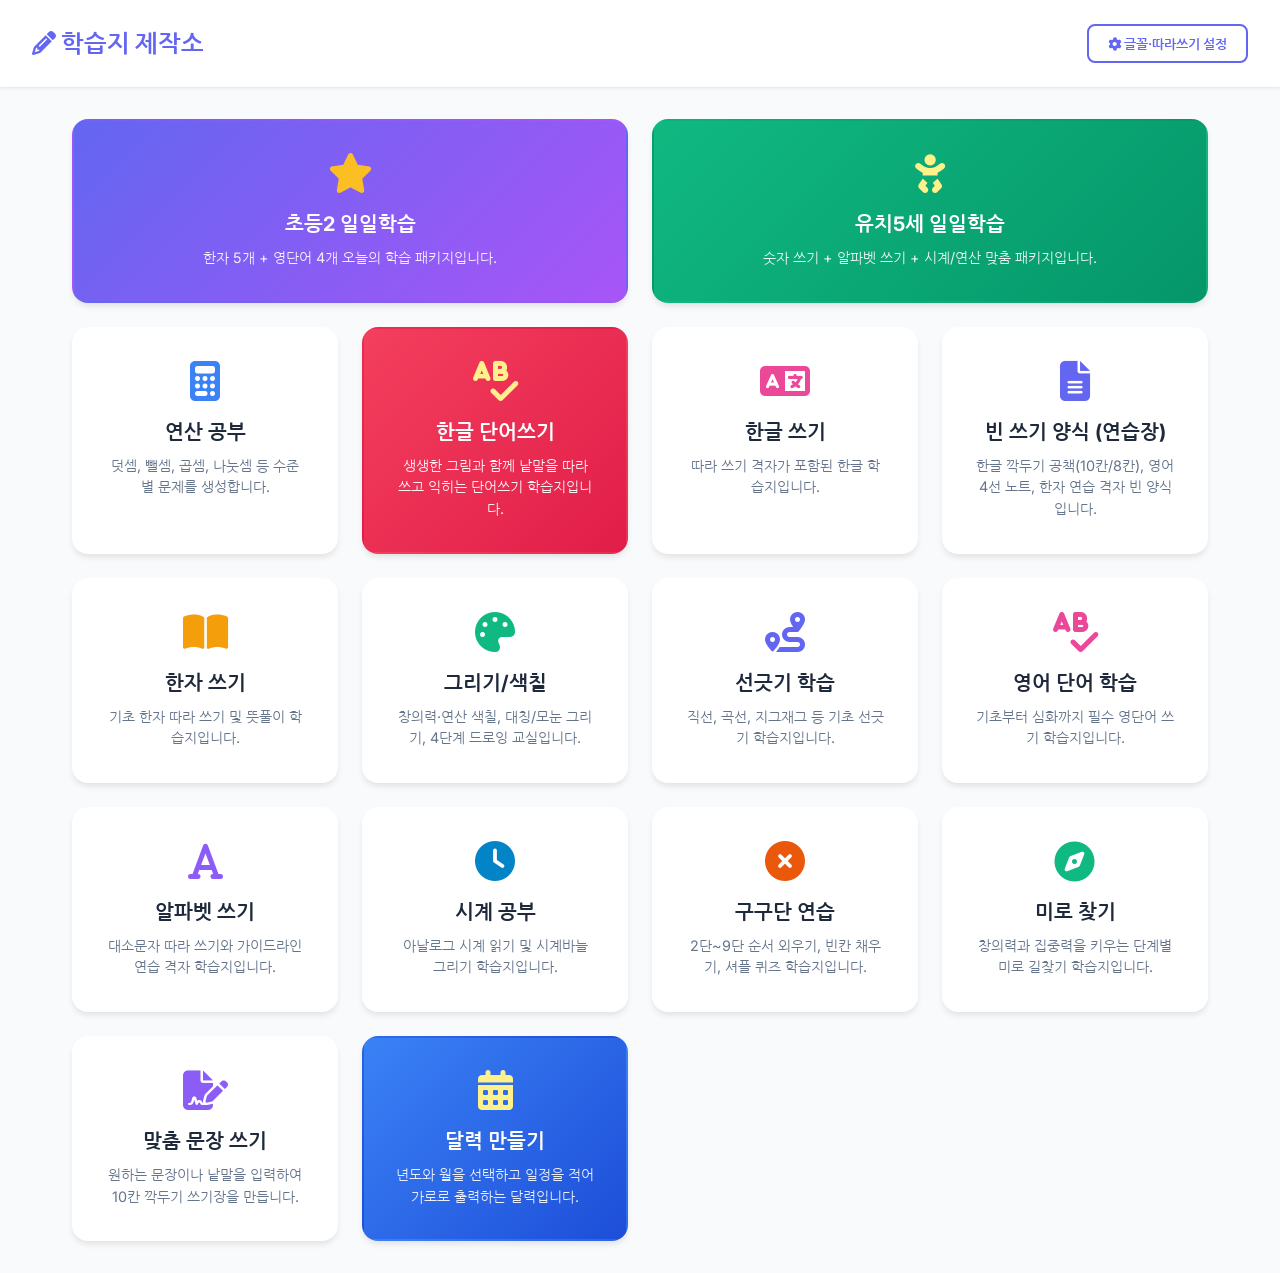
==== index.html @ c3599f3b "feat: initial commit for kids study worksheet generator with tracing fonts and Junior 123-145" ====
<!DOCTYPE html>
<html lang="ko">
<head>
    <meta charset="UTF-8">
    <meta name="viewport" content="width=device-width, initial-scale=1.0">
    <title>학습지 제작소 - 스마트 교육 솔루션</title>
    <link rel="stylesheet" href="styles.css?v=6">
    <!-- FontAwesome for icons -->
    <link rel="stylesheet" href="https://cdnjs.cloudflare.com/ajax/libs/font-awesome/6.4.0/css/all.min.css">
</head>
<body>
    <div id="app">
        <header>
            <h1><i class="fas fa-pencil-alt"></i> 학습지 제작소</h1>
            <div class="header-controls">
                <button class="btn btn-outline" onclick="openSettingsModal()"><i class="fas fa-cog"></i> 글꼴·따라쓰기 설정</button>
            </div>
        </header>

        <main>
            <!-- Dashboard View -->
            <div id="dashboard" class="dashboard" style="display: grid;">
                <div class="category-card" onclick="openDailyStudy()" style="grid-column: span 2; background: linear-gradient(135deg, #6366f1 0%, #a855f7 100%); color: white;">
                    <i class="fas fa-star" style="color: #fbbf24;"></i>
                    <h3 style="color: white;">초등2 일일학습</h3>
                    <p style="color: rgba(255,255,255,0.9);">한자 5개 + 영단어 4개 오늘의 학습 패키지입니다.</p>
                </div>
                <div class="category-card" onclick="openZombieStudy()" style="grid-column: span 2; background: linear-gradient(135deg, #10b981 0%, #059669 100%); color: white;">
                    <i class="fas fa-baby" style="color: #fef08a;"></i>
                    <h3 style="color: white;">유치5세 일일학습</h3>
                    <p style="color: rgba(255,255,255,0.9);">숫자 쓰기 + 알파벳 쓰기 + 시계/연산 맞춤 패키지입니다.</p>
                </div>
                <div class="category-card" onclick="openMathConfig()">
                    <i class="fas fa-calculator" style="color: var(--accent-blue);"></i>
                    <h3>연산 공부</h3>
                    <p>덧셈, 뺄셈, 곱셈, 나눗셈 등 수준별 문제를 생성합니다.</p>
                </div>
                <div class="category-card" onclick="openHangeulWordConfig()" style="background: linear-gradient(135deg, #f43f5e 0%, #e11d48 100%); color: white;">
                    <i class="fas fa-spell-check" style="color: #fef08a;"></i>
                    <h3 style="color: white;">한글 단어쓰기</h3>
                    <p style="color: rgba(255,255,255,0.95);">생생한 그림과 함께 낱말을 따라 쓰고 익히는 단어쓰기 학습지입니다.</p>
                </div>
                <div class="category-card" onclick="openHangeulConfig()">
                    <i class="fas fa-language" style="color: var(--accent-pink);"></i>
                    <h3>한글 쓰기</h3>
                    <p>따라 쓰기 격자가 포함된 한글 학습지입니다.</p>
                </div>
                <div class="category-card" onclick="openBlankPracticeConfig()">
                    <i class="fas fa-file-alt" style="color: #6366f1;"></i>
                    <h3>빈 쓰기 양식 (연습장)</h3>
                    <p>한글 깍두기 공책(10칸/8칸), 영어 4선 노트, 한자 연습 격자 빈 양식입니다.</p>
                </div>
                <div class="category-card" onclick="openHanjaConfig()">
                    <i class="fas fa-book-open" style="color: var(--accent-yellow);"></i>
                    <h3>한자 쓰기</h3>
                    <p>기초 한자 따라 쓰기 및 뜻풀이 학습지입니다.</p>
                </div>
                <div class="category-card" onclick="openDrawingConfig()">
                    <i class="fas fa-palette" style="color: var(--accent-green);"></i>
                    <h3>그리기/색칠</h3>
                    <p>창의력·연산 색칠, 대칭/모눈 그리기, 4단계 드로잉 교실입니다.</p>
                </div>
                <div class="category-card" onclick="openTracingConfig()">
                    <i class="fas fa-route" style="color: var(--primary);"></i>
                    <h3>선긋기 학습</h3>
                    <p>직선, 곡선, 지그재그 등 기초 선긋기 학습지입니다.</p>
                </div>
                <div class="category-card" onclick="openEnglishConfig()">
                    <i class="fas fa-spell-check" style="color: var(--accent-pink);"></i>
                    <h3>영어 단어 학습</h3>
                    <p>기초부터 심화까지 필수 영단어 쓰기 학습지입니다.</p>
                </div>
                <div class="category-card" onclick="openAlphabetConfig()">
                    <i class="fas fa-font" style="color: #8b5cf6;"></i>
                    <h3>알파벳 쓰기</h3>
                    <p>대소문자 따라 쓰기와 가이드라인 연습 격자 학습지입니다.</p>
                </div>
                <div class="category-card" onclick="openClockConfig()">
                    <i class="fas fa-clock" style="color: #0284c7;"></i>
                    <h3>시계 공부</h3>
                    <p>아날로그 시계 읽기 및 시계바늘 그리기 학습지입니다.</p>
                </div>
                <div class="category-card" onclick="openMultiplicationConfig()">
                    <i class="fas fa-times-circle" style="color: #ea580c;"></i>
                    <h3>구구단 연습</h3>
                    <p>2단~9단 순서 외우기, 빈칸 채우기, 셔플 퀴즈 학습지입니다.</p>
                </div>
                <div class="category-card" onclick="openMazeConfig()">
                    <i class="fas fa-compass" style="color: #10b981;"></i>
                    <h3>미로 찾기</h3>
                    <p>창의력과 집중력을 키우는 단계별 미로 길찾기 학습지입니다.</p>
                </div>
                <div class="category-card" onclick="openCustomTextConfig()">
                    <i class="fas fa-file-signature" style="color: #8b5cf6;"></i>
                    <h3>맞춤 문장 쓰기</h3>
                    <p>원하는 문장이나 낱말을 입력하여 10칸 깍두기 쓰기장을 만듭니다.</p>
                </div>
                <div class="category-card" onclick="openCalendarConfig()" style="background: linear-gradient(135deg, #3b82f6 0%, #1d4ed8 100%); color: white;">
                    <i class="fas fa-calendar-alt" style="color: #fef08a;"></i>
                    <h3 style="color: white;">달력 만들기</h3>
                    <p style="color: rgba(255,255,255,0.9);">년도와 월을 선택하고 일정을 적어 가로로 출력하는 달력입니다.</p>
                </div>
            </div>
        </main>
    </div>

    <!-- Settings Modal -->
    <div id="settings-modal" class="modal-overlay" style="display: none;" onclick="if(event.target===this) closeSettingsModal()">
        <div class="modal-card">
            <div class="modal-header">
                <h3><i class="fas fa-sliders-h" style="color: var(--primary);"></i> 글꼴 및 따라쓰기 환경설정</h3>
                <button class="modal-close-btn" onclick="closeSettingsModal()">&times;</button>
            </div>
            <div class="modal-body">
                <p class="modal-desc">한글 및 영어 따라쓰기 학습지에 적용할 글꼴과 가이드라인 스타일을 선택하세요. 설정 내용은 브라우저에 자동 저장되어 다음 접속 시에도 유지됩니다.</p>
                
                <div class="settings-group">
                    <label class="settings-label"><i class="fas fa-pen-fancy" style="color: var(--primary);"></i> 한글 따라쓰기 글꼴</label>
                    <div class="settings-options-grid">
                        <label class="settings-option-card">
                            <input type="radio" name="setting-hangeul-font" value="NanumBarunpen" onchange="updateSettingsPreview()">
                            <div class="option-content">
                                <span class="option-title">나눔바른펜 <span class="badge-rec">추천</span></span>
                                <span class="option-sample" style="font-family: 'NanumBarunpen', sans-serif;">동해물과 백두산이 마르고 닳도록</span>
                                <span class="option-note">연필 손글씨 정석, 획순과 바른글씨 연습에 최적화</span>
                            </div>
                        </label>
                        <label class="settings-option-card">
                            <input type="radio" name="setting-hangeul-font" value="GowunBatang" onchange="updateSettingsPreview()">
                            <div class="option-content">
                                <span class="option-title">교과서 정자체 (고운바탕)</span>
                                <span class="option-sample" style="font-family: 'Gowun Batang', serif;">동해물과 백두산이 마르고 닳도록</span>
                                <span class="option-note">단정하고 품격 있는 초등 국어 교과서 스타일</span>
                            </div>
                        </label>
                        <label class="settings-option-card">
                            <input type="radio" name="setting-hangeul-font" value="GowunDodum" onchange="updateSettingsPreview()">
                            <div class="option-content">
                                <span class="option-title">바른 교재체 (고운돋움)</span>
                                <span class="option-sample" style="font-family: 'Gowun Dodum', sans-serif;">동해물과 백두산이 마르고 닳도록</span>
                                <span class="option-note">부드럽고 또박또박한 학습지 표준 정자체</span>
                            </div>
                        </label>
                        <label class="settings-option-card">
                            <input type="radio" name="setting-hangeul-font" value="Gaegu" onchange="updateSettingsPreview()">
                            <div class="option-content">
                                <span class="option-title">개구체 (어린이 손글씨)</span>
                                <span class="option-sample" style="font-family: 'Gaegu', cursive;">동해물과 백두산이 마르고 닳도록</span>
                                <span class="option-note">자연스럽고 친근한 어린이 손글씨 스타일</span>
                            </div>
                        </label>
                        <label class="settings-option-card">
                            <input type="radio" name="setting-hangeul-font" value="NanumGothic" onchange="updateSettingsPreview()">
                            <div class="option-content">
                                <span class="option-title">표준 고딕 (나눔고딕)</span>
                                <span class="option-sample" style="font-family: 'Nanum Gothic', sans-serif;">동해물과 백두산이 마르고 닳도록</span>
                                <span class="option-note">기본 깔끔한 정석 고딕 활자체</span>
                            </div>
                        </label>
                    </div>
                </div>

                <div class="settings-group" style="margin-top: 18px;">
                    <label class="settings-label"><i class="fas fa-font" style="color: var(--accent-pink);"></i> 영어 따라쓰기 글꼴</label>
                    <div class="settings-options-grid">
                        <label class="settings-option-card">
                            <input type="radio" name="setting-english-font" value="ABeeZee" onchange="updateSettingsPreview()">
                            <div class="option-content">
                                <span class="option-title">ABeeZee <span class="badge-rec">추천</span></span>
                                <span class="option-sample" style="font-family: 'ABeeZee', sans-serif;">Aa Bb Gg Qq 123 - Primary Print</span>
                                <span class="option-note">초등 교육 표준, 소문자 a, g 단층 손글씨 정석</span>
                            </div>
                        </label>
                        <label class="settings-option-card">
                            <input type="radio" name="setting-english-font" value="Schoolbell" onchange="updateSettingsPreview()">
                            <div class="option-content">
                                <span class="option-title">Schoolbell (교실 연필글씨)</span>
                                <span class="option-sample" style="font-family: 'Schoolbell', cursive;">Aa Bb Gg Qq 123 - Classroom Pencil</span>
                                <span class="option-note">미국 초등학교 유인물 및 칠판 연필 손글씨</span>
                            </div>
                        </label>
                        <label class="settings-option-card">
                            <input type="radio" name="setting-english-font" value="ComicNeue" onchange="updateSettingsPreview()">
                            <div class="option-content">
                                <span class="option-title">Comic Neue (캐주얼 라운드)</span>
                                <span class="option-sample" style="font-family: 'Comic Neue', cursive;">Aa Bb Gg Qq 123 - Round Print</span>
                                <span class="option-note">동글동글하고 일정한 굵기의 친근한 손글씨체</span>
                            </div>
                        </label>
                        <label class="settings-option-card">
                            <input type="radio" name="setting-english-font" value="Inter" onchange="updateSettingsPreview()">
                            <div class="option-content">
                                <span class="option-title">기본 산스 (Inter)</span>
                                <span class="option-sample" style="font-family: 'Inter', sans-serif;">Aa Bb Gg Qq 123 - Modern Sans</span>
                                <span class="option-note">현대적이고 반듯한 기본 인쇄 활자체</span>
                            </div>
                        </label>
                    </div>
                </div>

                <div class="settings-group" style="margin-top: 18px;">
                    <label class="settings-label"><i class="fas fa-magic" style="color: var(--accent-yellow);"></i> 따라쓰기 가이드 스타일</label>
                    <div class="settings-style-pills">
                        <label class="style-pill">
                            <input type="radio" name="setting-trace-style" value="solid" onchange="updateSettingsPreview()">
                            <span class="pill-label">◽ 연한 회색 실선 (기본)</span>
                        </label>
                        <label class="style-pill">
                            <input type="radio" name="setting-trace-style" value="outline" onchange="updateSettingsPreview()">
                            <span class="pill-label">⭕ 속 빈 외곽선 (색칠/아웃라인)</span>
                        </label>
                        <label class="style-pill">
                            <input type="radio" name="setting-trace-style" value="pattern" onchange="updateSettingsPreview()">
                            <span class="pill-label">░ 패턴 가이드 (빗살 질감)</span>
                        </label>
                    </div>
                </div>

                <!-- 실시간 미리보기 박스 -->
                <div class="settings-preview-box">
                    <div class="preview-header">
                        <span><i class="fas fa-eye"></i> 실시간 미리보기</span>
                        <span id="preview-status-text">현재 선택된 스타일</span>
                    </div>
                    <div class="preview-content">
                        <div class="preview-row">
                            <div class="preview-cell"><span id="preview-hangeul">가나다</span></div>
                            <div class="preview-cell"><span id="preview-english">Aa Bb</span></div>
                        </div>
                    </div>
                </div>
            </div>
            <div class="modal-footer">
                <button class="btn btn-outline" onclick="resetStudySettings()">기본값 복원</button>
                <div style="display: flex; gap: 8px;">
                    <button class="btn btn-outline" onclick="closeSettingsModal()">취소</button>
                    <button class="btn btn-primary" onclick="submitStudySettings()"><i class="fas fa-check"></i> 설정 저장하기</button>
                </div>
            </div>
        </div>
    </div>

    <script src="app.js?v=6"></script>
</body>
</html>
---- styles.css ----
@import url('https://fonts.googleapis.com/css2?family=ABeeZee:ital@0;1&family=Comic+Neue:wght@400;700&family=Gaegu:wght@400;700&family=Gowun+Batang:wght@400;700&family=Gowun+Dodum&family=Inter:wght@400;600;700&family=Nanum+Gothic:wght@400;700&family=Nanum+Myeongjo:wght@400;700;800&family=Schoolbell&display=swap');

@font-face {
    font-family: 'NanumBarunpen';
    src: url('assets/NanumBarunpen.woff') format('woff'),
         url('https://cdn.jsdelivr.net/gh/projectnoonnu/noonfonts_two@1.0/NanumBarunpen.woff') format('woff');
    font-weight: normal;
    font-style: normal;
    font-display: swap;
}

@font-face {
    font-family: 'KanjiStrokeOrders';
    src: url('assets/KanjiStrokeOrders_v4.005.ttf') format('truetype');
    font-weight: normal;
    font-style: normal;
}

:root {
    --primary: #6366f1;
    --primary-hover: #4f46e5;
    --bg-light: #f8fafc;
    --text-main: #1e293b;
    --text-muted: #64748b;
    --card-bg: #ffffff;
    --accent-blue: #3b82f6;
    --accent-pink: #ec4899;
    --accent-green: #10b981;
    --accent-yellow: #f59e0b;
    
    --font-hangeul-trace: 'NanumBarunpen', 'Gowun Dodum', sans-serif;
    --font-english-trace: 'ABeeZee', 'Comic Neue', sans-serif;
    
    --a4-width: 210mm;
    --a4-height: 297mm;
}

* {
    margin: 0;
    padding: 0;
    box-sizing: border-box;
}

body {
    font-family: 'Inter', 'Nanum Gothic', sans-serif;
    background-color: var(--bg-light);
    color: var(--text-main);
    line-height: 1.5;
}

/* UI Layout */
#app {
    display: flex;
    flex-direction: column;
    min-height: 100vh;
}

header {
    background: white;
    padding: 1.5rem 2rem;
    box-shadow: 0 1px 3px rgba(0,0,0,0.1);
    position: sticky;
    top: 0;
    z-index: 100;
    display: flex;
    justify-content: space-between;
    align-items: center;
}

header h1 {
    font-size: 1.5rem;
    color: var(--primary);
    font-weight: 700;
}

.nav-menu {
    display: flex;
    gap: 1rem;
}

.btn {
    padding: 0.6rem 1.2rem;
    border-radius: 8px;
    border: none;
    cursor: pointer;
    font-weight: 600;
    transition: all 0.2s;
    font-family: inherit;
}

.btn-primary {
    background: var(--primary);
    color: white;
}

.btn-primary:hover {
    background: var(--primary-hover);
}

.btn-outline {
    background: transparent;
    border: 2px solid var(--primary);
    color: var(--primary);
}

.btn-outline:hover {
    background: #f1f5f9;
}

/* Header Nav Buttons Sizing & Premium Hover Effect */
.nav-menu .btn {
    padding: 0.75rem 1.6rem;
    font-size: 1.05rem;
    border-radius: 10px;
    box-shadow: 0 4px 6px -1px rgba(0, 0, 0, 0.05), 0 2px 4px -1px rgba(0, 0, 0, 0.03);
}

.nav-menu .btn:hover {
    transform: translateY(-2px);
    box-shadow: 0 10px 15px -3px rgba(0, 0, 0, 0.08), 0 4px 6px -2px rgba(0, 0, 0, 0.04);
}

.nav-menu .btn:active {
    transform: translateY(0);
}

.form-select {
    padding: 0.5rem 1rem;
    border-radius: 8px;
    border: 1px solid #e2e8f0;
    font-family: inherit;
    font-size: 0.9rem;
    color: var(--text-main);
    background-color: white;
    cursor: pointer;
    outline: none;
}

.form-select:focus {
    border-color: var(--primary);
    box-shadow: 0 0 0 2px rgba(99, 102, 241, 0.2);
}

/* Dashboard */
main {
    flex: 1;
    padding: 2rem;
    max-width: 1200px;
    margin: 0 auto;
    width: 100%;
}

.dashboard {
    display: grid;
    grid-template-columns: repeat(auto-fit, minmax(250px, 1fr));
    gap: 1.5rem;
}

.category-card {
    background: white;
    padding: 2rem;
    border-radius: 16px;
    box-shadow: 0 4px 6px -1px rgba(0, 0, 0, 0.1);
    cursor: pointer;
    transition: transform 0.2s, box-shadow 0.2s;
    text-align: center;
    border: 2px solid transparent;
}

.category-card:hover {
    transform: translateY(-5px);
    box-shadow: 0 10px 15px -3px rgba(0, 0, 0, 0.1);
    border-color: var(--primary);
}

.category-card i {
    font-size: 2.5rem;
    margin-bottom: 1rem;
    display: block;
}

.category-card h3 {
    font-size: 1.25rem;
    margin-bottom: 0.5rem;
}

.category-card p {
    color: var(--text-muted);
    font-size: 0.9rem;
}

/* Worksheet Preview */
#worksheet-container {
    display: none;
    gap: 2rem;
    padding-bottom: 50px;
}

.sidebar {
    width: 250px;
    background: white;
    padding: 1.5rem;
    border-radius: 16px;
    box-shadow: 0 4px 6px -1px rgba(0, 0, 0, 0.1);
    height: fit-content;
    position: sticky;
    top: 100px;
}

.sidebar h4 {
    margin-bottom: 1.5rem;
    color: var(--text-main);
    font-size: 1.1rem;
    border-bottom: 2px solid var(--bg-light);
    padding-bottom: 0.5rem;
}

.sidebar-section {
    margin-bottom: 2rem;
}

.sidebar-item {
    margin-bottom: 1.25rem;
}

.sidebar-item label {
    display: block;
    font-size: 0.85rem;
    color: var(--text-muted);
    margin-bottom: 0.5rem;
    font-weight: 600;
}

.sub-menu {
    list-style: none;
    margin-bottom: 1.5rem;
}

.sub-menu li {
    padding: 0.8rem 1rem;
    border-radius: 8px;
    cursor: pointer;
    font-size: 0.95rem;
    color: var(--text-muted);
    transition: all 0.2s;
    margin-bottom: 0.25rem;
}

.sub-menu li:hover {
    background: var(--bg-light);
    color: var(--primary);
}

.sub-menu li.active {
    background: #eef2ff;
    color: var(--primary);
    font-weight: 700;
    border-left: 4px solid var(--primary);
    border-radius: 4px 8px 8px 4px;
}

.sidebar-divider {
    height: 1px;
    background: #f1f5f9;
    margin: 1.5rem 0;
}

.sidebar-footer {
    border-top: 1px solid #f1f5f9;
    padding-top: 1.5rem;
}

.preview-area {
    flex: 1;
    display: flex;
    flex-direction: column;
    align-items: center;
}

.w-100 { width: 100%; }

.paper {
    background: white;
    width: var(--a4-width);
    min-height: var(--a4-height);
    padding: 20mm;
    box-shadow: 0 0 20px rgba(0,0,0,0.1);
    position: relative;
    overflow: hidden;
}

/* Compact Worksheet Header */
.worksheet-header {
    border-bottom: 1.5px solid #cbd5e1;
    margin-bottom: 12px;
    padding-bottom: 5px;
    display: flex;
    justify-content: space-between;
    align-items: flex-end;
    gap: 14px;
    white-space: nowrap;
}

.worksheet-title {
    font-size: 1.3rem;
    font-weight: 800;
    color: var(--text-main);
    white-space: nowrap;
    overflow: hidden;
    text-overflow: ellipsis;
    letter-spacing: -0.5px;
    flex-shrink: 0;
}

.user-info-area {
    display: flex;
    align-items: flex-end;
    gap: 10px;
    flex-shrink: 0;
    white-space: nowrap;
}

.info-item {
    display: flex;
    align-items: flex-end;
    gap: 6px;
    font-size: 0.95rem;
    color: var(--text-muted);
    white-space: nowrap;
}

.info-line {
    width: auto;
    min-width: 160px;
    border-bottom: 1.5px solid #cbd5e1;
    min-height: 1.2rem;
    text-align: center;
    padding: 0 8px;
    white-space: nowrap;
}

#sheet-date {
    font-size: 0.95rem;
    font-weight: 700;
    color: var(--text-main);
    white-space: nowrap;
    display: inline-block;
}

/* Math Grid */
.math-grid {
    display: grid;
    grid-template-columns: repeat(3, 1fr);
    gap: 80px 40px;
    margin-top: 20px;
}

.math-item {
    font-size: 2.2rem;
    text-align: right;
    padding: 20px 30px;
    border: 1px solid #f8fafc;
    display: flex;
    flex-direction: column;
    align-items: flex-end;
}

.math-item .op {
    margin-right: 15px;
    font-weight: 400;
}

.math-line {
    border-bottom: 3px solid #333;
    margin-top: 10px;
    width: 100%;
}

.math-answer-space {
    height: 80px;
    width: 100%;
}

/* Writing Grid */
.writing-grid {
    display: grid;
    grid-template-columns: repeat(8, 1fr);
    gap: 8px;
}

.writing-box {
    aspect-ratio: 1;
    border: 1px solid #ccc;
    position: relative;
    display: flex;
    justify-content: center;
    align-items: center;
    font-size: 3.2rem;
    font-weight: 700;
    color: #eee; /* Tracing color */
}

.writing-box::before, .writing-box::after {
    content: '';
    position: absolute;
    border: 1px dashed #eee;
}

.writing-box::before {
    width: 100%;
    height: 0;
    top: 50%;
}

.writing-box::after {
    height: 100%;
    width: 0;
    left: 50%;
}

/* Gosa Layout */
.gosa-item {
    margin-bottom: 30px;
    padding-bottom: 20px;
    border-bottom: 1px dashed #e2e8f0;
}

.gosa-info {
    margin-bottom: 10px;
}

.gosa-hanja {
    font-size: 2.5rem;
    font-weight: 700;
    margin-right: 15px;
    font-family: 'Nanum Myeongjo', serif;
}

.gosa-korean {
    font-size: 1.5rem;
    color: var(--text-muted);
}

.gosa-meaning {
    font-size: 1.1rem;
    margin-top: 5px;
    color: #475569;
}

.gosa-grid {
    display: flex;
    gap: 12px;
}

.gosa-grid .writing-box {
    width: 60px;
    height: 60px;
}

/* Drawing Area */
.drawing-area {
    width: 100%;
    height: 600px;
    border: 2px dashed #cbd5e1;
    display: flex;
    justify-content: center;
    align-items: center;
    color: #94a3b8;
}

/* Hanja Level Practice Layout */
.hanja-section {
    display: flex;
    flex-direction: column;
    gap: 10px;
    margin-top: 10px;
}

.hanja-row {
    display: flex;
    align-items: center;
    gap: 12px;
    padding: 8px 0;
    border-bottom: 1px dashed #e2e8f0;
}

.hanja-char-cell {
    width: 70px;
    height: 70px;
    border: 1px solid #cbd5e1;
    display: flex;
    justify-content: center;
    align-items: center;
    font-size: 2.8rem;
    color: #e2e8f0; /* Tracing color */
    position: relative;
    font-family: 'Nanum Myeongjo', serif;
    background-color: #f8fafc;
}

.hanja-char-cell.stroke-guide {
    font-family: 'KanjiStrokeOrders', 'Nanum Myeongjo', serif !important;
    font-size: 3.5rem !important; /* Make it large so stroke order numbers are visible */
    color: #94a3b8 !important; /* Slightly darker grey for stroke numbers readability */
}

.hanja-char-cell::before, .hanja-char-cell::after {
    content: '';
    position: absolute;
    border: 1px dashed #cbd5e1;
    z-index: 1;
}

.hanja-char-cell::before { width: 100%; height: 0; top: 50%; left: 0; }
.hanja-char-cell::after { height: 100%; width: 0; left: 50%; top: 0; }

.hanja-char-cell span {
    position: relative;
    z-index: 2;
}

.hanja-ref-cell {
    width: 70px;
    height: 70px;
    display: flex;
    justify-content: center;
    align-items: center;
    font-size: 2.8rem;
    color: var(--text-main);
    font-family: 'Nanum Myeongjo', serif;
    border: 1px solid #e2e8f0;
    background-color: #f1f5f9;
}

.hanja-practice-grid {
    display: flex;
    gap: 12px;
}

.hanja-practice-grid .writing-box {
    width: 70px;
    height: 70px;
    border: 1px solid #cbd5e1;
}

.hanja-meaning-info {
    width: 120px;
    display: flex;
    flex-direction: column;
    justify-content: center;
    padding-right: 15px;
    border-right: 2px solid #f1f5f9;
}

.hanja-hoon-eum {
    font-size: 1.4rem;
    font-weight: 700;
    color: var(--text-main);
}

.hanja-level-tag {
    font-size: 0.8rem;
    color: var(--text-muted);
    margin-top: 2px;
}

/* Tracing Module */
.tracing-container {
    display: flex;
    flex-direction: column;
    gap: 40px;
    margin-top: 40px;
}

.tracing-row {
    display: flex;
    align-items: center;
    gap: 20px;
}

.tracing-icon {
    font-size: 3rem;
    width: 60px;
    height: 60px;
    display: flex;
    justify-content: center;
    align-items: center;
}

.tracing-line {
    flex: 1;
    height: 60px;
}

.matching-container {
    margin-top: 20px;
}

.matching-instruction {
    font-size: 1.2rem;
    color: var(--text-muted);
    margin-bottom: 40px;
    text-align: center;
    font-weight: 600;
}

.matching-grid {
    display: flex;
    justify-content: space-around;
    gap: 100px;
    margin-top: 40px;
}

.matching-column {
    display: flex;
    flex-direction: column;
    gap: 60px;
}

.matching-item {
    display: flex;
    align-items: center;
    gap: 20px;
    font-size: 4rem;
}

.matching-item .dot {
    width: 12px;
    height: 12px;
    background-color: #cbd5e1;
    border-radius: 50%;
}

/* English Word Worksheet Compact Redesign */
.english-container {
    display: grid;
    grid-template-columns: repeat(2, 1fr);
    gap: 25px 20px;
    margin-top: 10px;
}

.english-card {
    border: 1px solid #e2e8f0;
    border-radius: 8px;
    padding: 25px 20px;
    display: flex;
    flex-direction: column;
    gap: 15px;
    background-color: white;
    page-break-inside: avoid;
    border-left: 4px solid var(--primary);
}

.english-card-header {
    display: flex;
    flex-direction: column;
    gap: 2px;
    border-bottom: 1px dashed #cbd5e1;
    padding-bottom: 10px;
}

.english-card-word {
    font-size: 1.35rem;
    font-weight: 800;
    font-family: var(--font-english-trace, 'ABeeZee', sans-serif);
    color: var(--primary);
    line-height: 1.1;
}

.english-card-meaning {
    font-size: 0.9rem;
    color: #4b5563;
    font-weight: 600;
}

.english-card-body {
    display: flex;
    flex-direction: column;
    gap: 12px;
}

.english-card-practice-row {
    height: 40px;
    background-image: linear-gradient(#e5e7eb 1px, transparent 1px),
                      linear-gradient(#e5e7eb 1px, transparent 1px),
                      linear-gradient(#fecaca 1px, transparent 1px),
                      linear-gradient(#e5e7eb 1px, transparent 1px);
    background-size: 100% 10px;
    background-position: 0 0, 0 10px, 0 20px, 0 30px;
    background-repeat: repeat-x;
    position: relative;
}

.english-card-trace {
    position: absolute;
    top: 50%;
    left: 10px;
    transform: translateY(-50%);
    color: #f3f4f6; /* Very light tracing color */
    font-size: 1.4rem;
    font-weight: 600;
    letter-spacing: 2px;
    pointer-events: none;
    font-family: 'Inter', sans-serif;
}

/* Alphabet Worksheet Grid */
.alphabet-section {
    display: flex;
    flex-direction: column;
    gap: 3px;
    margin-top: 5px;
}

.alphabet-row {
    display: flex;
    align-items: center;
    gap: 12px;
    padding: 2px 0;
    border-bottom: 1px dashed #e2e8f0;
}

/* 4-Line Notebook Grid Background for Alphabet Tracing & Practice */
.alphabet-char-cell {
    width: 60px;
    height: 60px;
    border: 1px solid #cbd5e1;
    border-radius: 6px;
    display: flex;
    justify-content: center;
    align-items: center;
    font-size: 3.2rem;
    font-weight: 700;
    font-family: var(--font-english-trace, 'ABeeZee', sans-serif);
    color: #cbd5e1; /* Light gray tracing text color */
    position: relative;
    background-color: #ffffff;
}

.alphabet-char-cell.practice-box {
    color: transparent; /* Empty box for writing */
}

.alphabet-char-cell.info-box {
    background-color: #f1f5f9;
    color: var(--primary);
    font-weight: 800;
    border: 2px solid #cbd5e1;
}

.alphabet-char-cell.ref-box {
    background-color: #f8fafc;
    color: var(--text-main);
    font-weight: 700;
    border: 1px solid #cbd5e1;
}

.alphabet-char-cell span {
    position: relative;
    z-index: 2;
    line-height: 1;
}

/* Hanja Practice Worksheet Styles (Blank Form) */
.hanja-practice-container {
    display: flex;
    flex-direction: column;
    width: 100%;
}

.hanja-practice-title-container {
    display: flex;
    justify-content: center;
    align-items: center;
    position: relative;
    margin-bottom: 25px;
    font-family: 'Nanum Myeongjo', serif;
}

.hanja-practice-main-title {
    font-size: 2.2rem;
    font-weight: 800;
    letter-spacing: 4px;
    text-align: center;
    color: var(--text-main);
}

.hanja-practice-date {
    position: absolute;
    right: 10px;
    bottom: 5px;
    font-size: 1.1rem;
    font-weight: bold;
    color: var(--text-main);
}

.hanja-practice-date .date-line {
    display: inline-block;
    width: 150px;
    border-bottom: 1.5px dotted #1e293b;
    margin-left: 8px;
    vertical-align: bottom;
    height: 1.2rem;
}

/* Table layout for perfect alignment and printing */
.hanja-practice-table {
    width: 100%;
    border-collapse: collapse;
    border: 2px solid #1e293b;
    border-radius: 4px;
    margin-bottom: 10px;
    background-color: #ffffff;
    table-layout: fixed; /* 6 columns of exactly equal width */
}

.hanja-practice-table th,
.hanja-practice-table td {
    padding: 0;
    margin: 0;
    box-sizing: border-box;
    vertical-align: middle;
}

/* Vertical solid borders between the 6 main columns */
.hanja-practice-table td:nth-child(1),
.hanja-practice-table td:nth-child(3),
.hanja-practice-table td:nth-child(4),
.hanja-practice-table td:nth-child(5),
.hanja-practice-table td:nth-child(6) {
    border-right: 1.5px solid #1e293b;
}

.hanja-practice-table th:nth-child(1),
.hanja-practice-table th:nth-child(2),
.hanja-practice-table th:nth-child(3),
.hanja-practice-table th:nth-child(4),
.hanja-practice-table th:nth-child(5) {
    border-right: 1.5px solid #1e293b;
}

/* Dashed vertical separator inside the double 'Hanja Word' column */
.hanja-practice-table td:nth-child(2) {
    border-right: 1px dashed #cbd5e1;
}

/* Horizontal borders */
.hanja-practice-table th {
    height: 32px;
    font-size: 0.95rem;
    font-weight: 700;
    color: #1e293b;
    border-bottom: 1.5px solid #1e293b;
    background-color: #f8fafc;
    text-align: center;
    user-select: none;
}

.hanja-practice-table .grid-row td {
    border-bottom: 1.5px solid #1e293b;
}

.hanja-practice-table .rect-row td {
    height: 42px;
}

.hanja-practice-square {
    width: 100%;
    aspect-ratio: 1 / 1;
    position: relative;
    display: flex;
    justify-content: center;
    align-items: center;
    font-size: 2.5rem;
    font-weight: 700;
    color: #1e293b;
    font-family: 'Nanum Myeongjo', serif;
    background-color: #ffffff;
    box-sizing: border-box;
}

/* Guidelines inside squares */
.hanja-practice-square::before,
.hanja-practice-square::after {
    content: '';
    position: absolute;
    border: 0.5px dashed #cbd5e1;
    pointer-events: none;
    z-index: 1;
}

.hanja-practice-square::before {
    width: 100%;
    height: 0;
    top: 50%;
    left: 0;
}

.hanja-practice-square::after {
    height: 100%;
    width: 0;
    left: 50%;
    top: 0;
}

.hanja-practice-rect {
    width: 100%;
    height: 100%;
    display: flex;
    justify-content: center;
    align-items: center;
    font-size: 1.1rem;
    font-weight: 600;
    color: #334155;
    background-color: #ffffff;
    text-align: center;
    box-sizing: border-box;
}

.hanja-practice-footer {
    display: flex;
    justify-content: flex-end;
    align-items: center;
    margin-top: 15px;
    font-family: 'Inter', sans-serif;
}

.hanja-practice-qr-container {
    display: flex;
    flex-direction: column;
    align-items: center;
    gap: 4px;
}

.hanja-practice-qr-text {
    font-size: 0.75rem;
    font-weight: 700;
    color: #475569;
    letter-spacing: 0.5px;
}

.hanja-practice-qr-img {
    width: 60px;
    height: 60px;
    border: 1px solid #cbd5e1;
    padding: 2px;
    background: white;
}

/* Print Overrides */
@media print {
    @page {
        size: A4;
        margin: 0;
    }
    
    html, body {
        height: 100%;
        margin: 0 !important;
        padding: 0 !important;
        overflow: hidden;
    }

    header, .sidebar, .nav-menu {
        display: none !important;
    }

    main {
        padding: 0;
        margin: 0;
        width: 100%;
    }

    #worksheet-container {
        display: block !important;
        padding: 0;
        margin: 0;
    }

    .preview-area {
        width: 100%;
        padding: 0;
    }

    .dashboard {
        display: none !important;
    }

    .paper {
        width: 210mm;
        height: 297mm;
        box-shadow: none;
        margin: 0 auto;
        padding: 15mm;
        page-break-after: always;
        overflow: hidden;
    }

    /* Adjust table margin slightly for printing to guarantee perfect single-page layout */
    .hanja-practice-table {
        margin-bottom: 12px;
    }

    /* Force background colors and borders to print properly */
    * {
        -webkit-print-color-adjust: exact !important;
        print-color-adjust: exact !important;
    }
}

/* Calendar Styles */
.calendar-wrapper {
    display: flex;
    flex-direction: column;
    height: 100%;
    width: 100%;
    box-sizing: border-box;
}

.calendar-header {
    text-align: center;
    margin-bottom: 8px;
    display: flex;
    flex-direction: row;
    justify-content: center;
    align-items: baseline;
    gap: 8px;
}

.calendar-year {
    font-size: 1.2rem;
    font-weight: 700;
    color: #475569;
    letter-spacing: 0.5px;
}

.calendar-month {
    font-family: 'Nanum Myeongjo', Georgia, serif;
    font-size: 1.7rem;
    font-weight: 800;
    color: #000000;
    line-height: 1;
    letter-spacing: 1px;
}

.calendar-table {
    width: 100%;
    border-collapse: collapse;
    table-layout: fixed;
    border: 2px solid #000000;
    flex: 1;
}

.calendar-table th, 
.calendar-table td {
    border: 1px solid #000000;
    box-sizing: border-box;
}

.calendar-table th {
    height: 36px;
    font-size: 1.05rem;
    font-weight: 800;
    text-align: center;
    vertical-align: middle;
    background-color: #f8fafc;
    color: #000000;
    padding: 2px;
}

.calendar-table td {
    height: auto;
    vertical-align: top;
    padding: 6px;
    position: relative;
}

/* Week rows height distribution */
.calendar-table.weeks-5 tbody tr {
    height: 20%;
}
.calendar-table.weeks-6 tbody tr {
    height: 16.66%;
}
.calendar-table.weeks-4 tbody tr {
    height: 25%;
}

.calendar-day-header {
    display: flex;
    justify-content: flex-start;
    align-items: center;
    margin-bottom: 4px;
}

.calendar-day-num {
    font-size: 1.2rem;
    font-weight: 800;
    line-height: 1;
}

.calendar-cell-content {
    width: 100%;
    height: calc(100% - 20px);
    min-height: 45px;
    outline: none;
    border: none;
    background: transparent;
    font-size: 0.95rem;
    line-height: 1.4;
    font-weight: 500;
    color: #1e293b;
    white-space: pre-wrap;
    word-break: break-all;
    overflow-y: auto;
    user-select: text;
}

/* Color schemes */
.col-sun {
    color: #ef4444 !important;
}
.cell-sun .calendar-day-num {
    color: #ef4444 !important;
}

.col-sat {
    color: #2563eb !important;
}
.cell-sat .calendar-day-num {
    color: #2563eb !important;
}

.cell-weekday .calendar-day-num {
    color: #1e293b !important;
}

.cell-holiday .calendar-day-num {
    color: #ef4444 !important;
}

.calendar-holiday-name {
    font-size: 0.75rem;
    color: #ef4444;
    font-weight: 700;
    margin-left: 6px;
    white-space: nowrap;
    overflow: hidden;
    text-overflow: ellipsis;
}

.empty-cell {
    background-color: #f8fafc;
}

/* Landscape mode adjustments */
body.landscape-mode main {
    max-width: 1350px;
}body.landscape-mode .paper {
    width: 297mm !important;
    height: 210mm !important;
    min-height: 210mm !important;
    max-height: 210mm !important;
    padding: 6mm 10mm !important;
    display: flex !important;
    flex-direction: column !important;
    justify-content: space-between !important;
    box-sizing: border-box !important;
}
body.landscape-mode #sheet-content {
    flex: 1 !important;
    display: flex !important;
    flex-direction: column !important;
    height: 100% !important;
    min-height: 0 !important;
}

@media screen {
    body.landscape-mode .preview-area {
        overflow-x: auto;
        width: 100%;
        padding: 1rem 0;
    }
    body.landscape-mode .paper {
        box-shadow: 0 10px 30px rgba(0,0,0,0.15);
        border-radius: 8px;
    }
}

@media print {
    body.landscape-mode .calendar-cell-content {
        overflow: hidden !important;
    }
}

/* =========================================
   New Worksheets Styles (Clock, Multiplication, Maze, Custom Text)
   ========================================= */

/* Instruction Header for Worksheets */
.sheet-instruction {
    background: #f1f5f9;
    border-left: 4px solid var(--primary);
    padding: 0.6rem 1rem;
    border-radius: 6px;
    font-size: 0.95rem;
    font-weight: 600;
    color: #334155;
    margin-bottom: 1.2rem;
    display: flex;
    align-items: center;
    gap: 0.5rem;
}

/* 1. Clock Worksheet Styles */
.clock-worksheet {
    width: 100%;
}
.clock-grid {
    display: grid;
    grid-template-columns: repeat(2, 1fr);
    gap: 1.6rem 1.5rem;
    padding: 0.5rem 0;
}
.clock-card {
    position: relative;
    border: 2px dashed #cbd5e1;
    border-radius: 12px;
    padding: 1.1rem 1rem 0.9rem;
    display: flex;
    flex-direction: column;
    align-items: center;
    background: #ffffff;
}
.clock-q-num {
    position: absolute;
    top: -12px;
    left: 14px;
    background: #3b82f6;
    color: white;
    font-size: 0.85rem;
    font-weight: 700;
    width: 24px;
    height: 24px;
    border-radius: 50%;
    display: flex;
    align-items: center;
    justify-content: center;
}
.clock-svg-wrap {
    margin-bottom: 0.6rem;
}
.clock-prompt-area {
    width: 100%;
    display: flex;
    justify-content: center;
    align-items: center;
}
.clock-answer-box {
    display: flex;
    align-items: center;
    gap: 0.4rem;
    font-size: 1.25rem;
    font-weight: 700;
    color: #1e293b;
}
.clock-input-blank {
    display: inline-block;
    width: 52px;
    height: 36px;
    border: 2px solid #334155;
    border-radius: 8px;
    background: #f8fafc;
}
.clock-unit {
    margin-right: 0.5rem;
}
.target-badge {
    background: #eff6ff;
    border: 2px solid #3b82f6;
    color: #1d4ed8;
    font-size: 1.2rem;
    font-weight: 800;
    padding: 0.35rem 1.2rem;
    border-radius: 20px;
}

/* 2. Multiplication Worksheet Styles */
.multiplication-worksheet {
    width: 100%;
}
.multi-header-info {
    display: flex;
    justify-content: flex-end;
    gap: 1.5rem;
    margin-bottom: 1rem;
}
.multi-stat-box {
    background: #f8fafc;
    border: 1px solid #e2e8f0;
    padding: 0.35rem 0.8rem;
    border-radius: 8px;
    font-size: 0.9rem;
    font-weight: 600;
}
.multi-stat-box .stat-label {
    color: #64748b;
    margin-right: 6px;
}
.multi-stat-box .stat-line {
    color: #0f172a;
    font-weight: 700;
}
.multi-grid-cards {
    display: grid;
    grid-template-columns: repeat(4, 1fr);
    gap: 1.35rem 1rem;
    padding: 0.5rem 0;
}
.multi-card {
    position: relative;
    border: 1.5px solid #cbd5e1;
    border-radius: 12px;
    padding: 1.35rem 0.6rem 1.15rem;
    text-align: center;
    background: white;
    min-height: 90px;
    display: flex;
    align-items: center;
    justify-content: center;
    box-shadow: 0 1px 3px rgba(0,0,0,0.02);
}
.multi-q-num {
    position: absolute;
    top: 6px;
    left: 8px;
    font-size: 0.8rem;
    font-weight: 700;
    color: #94a3b8;
}
.multi-expression {
    font-size: 1.6rem;
    font-weight: 700;
    color: #1e293b;
    display: flex;
    align-items: center;
    justify-content: center;
    gap: 0.35rem;
}
.multi-expression .op {
    color: #ea580c;
    font-weight: 800;
}
.multi-expression .eq {
    color: #64748b;
}
.multi-blank {
    display: inline-block;
    width: 46px;
    height: 38px;
    border: 2px solid #0f172a;
    border-radius: 6px;
    background: #fff;
    vertical-align: middle;
}
.multi-answer-line {
    display: inline-block;
    width: 52px;
    height: 34px;
    border-bottom: 2.5px solid #0f172a;
    margin-left: 2px;
}

/* Dan Practice Layouts */
.dan-practice-container {
    width: 100%;
}
.dan-practice-all-grid {
    display: grid;
    grid-template-columns: repeat(4, 1fr);
    gap: 1.2rem 1rem;
}
.dan-practice-single-grid {
    display: grid;
    grid-template-columns: repeat(4, 1fr);
    gap: 1.2rem 1.1rem;
}
.dan-practice-col {
    border: 2px solid #e2e8f0;
    border-radius: 12px;
    padding: 0.9rem 0.8rem;
    background: white;
}
.dan-col-title {
    text-align: center;
    font-size: 1.05rem;
    font-weight: 800;
    color: #4f46e5;
    margin-bottom: 0.7rem;
    padding-bottom: 0.4rem;
    border-bottom: 2px solid #ede9fe;
}
.dan-row {
    display: flex;
    align-items: center;
    justify-content: space-between;
    font-size: 1.2rem;
    font-weight: 700;
    margin-bottom: 0.55rem;
}
.dan-row .dan-op {
    color: #f59e0b;
}
.dan-blank {
    display: inline-block;
    width: 38px;
    height: 28px;
    border-bottom: 2px solid #334155;
}
.dan-blank-box {
    display: inline-block;
    width: 32px;
    height: 28px;
    border: 2px solid #334155;
    border-radius: 4px;
    background: #fff;
}

/* Times Table Grid */
.multi-table-wrap {
    width: 100%;
}
.multi-times-table {
    width: 100%;
    border-collapse: collapse;
    margin-top: 1rem;
    text-align: center;
}
.multi-times-table th, .multi-times-table td {
    border: 2px solid #cbd5e1;
    width: 10%;
    height: 54px;
    font-size: 1.15rem;
    font-weight: 700;
}
.multi-times-table thead th {
    background-color: #f1f5f9;
    color: #1e293b;
    font-weight: 800;
}
.multi-times-table th.row-header {
    background-color: #f8fafc;
    color: #4f46e5;
    font-weight: 800;
}
.multi-times-table td.hint-cell {
    background-color: #f0fdf4;
    color: #166534;
}
.multi-times-table td.empty-cell {
    background-color: #ffffff;
}

/* 3. Maze Worksheet Styles */
.maze-worksheet {
    width: 100%;
    display: flex;
    flex-direction: column;
    align-items: center;
}
.maze-dual-wrap {
    width: 100%;
    display: flex;
    flex-direction: column;
    gap: 1.2rem;
}
.maze-box {
    border: 2px dashed #cbd5e1;
    border-radius: 14px;
    padding: 1rem;
    display: flex;
    flex-direction: column;
    align-items: center;
    background: white;
}
.maze-sub-title {
    font-size: 1.05rem;
    font-weight: 700;
    color: #1e293b;
    margin-bottom: 0.5rem;
}
.maze-sub-title span {
    color: #6366f1;
}
.maze-single-wrap {
    width: 100%;
    display: flex;
    flex-direction: column;
    align-items: center;
}
.maze-header-bar {
    width: 100%;
    max-width: 600px;
    display: flex;
    justify-content: space-between;
    align-items: center;
    margin-bottom: 0.8rem;
    font-size: 0.95rem;
}
.maze-legend {
    display: flex;
    align-items: center;
    gap: 0.5rem;
}
.legend-badge {
    padding: 0.25rem 0.7rem;
    border-radius: 20px;
    font-weight: 700;
    font-size: 0.9rem;
}
.legend-badge.start {
    background: #ecfdf5;
    color: #065f46;
    border: 1px solid #a7f3d0;
}
.legend-badge.end {
    background: #fef2f2;
    color: #991b1b;
    border: 1px solid #fecaca;
}
.maze-stat {
    font-weight: 600;
    color: #64748b;
}
.maze-svg {
    max-height: 560px;
    background: #ffffff;
    filter: drop-shadow(0 2px 4px rgba(0,0,0,0.04));
}

/* 4. Custom Text Worksheet Styles */
.custom-text-worksheet {
    width: 100%;
}
.custom-sentences-wrap {
    display: flex;
    flex-direction: column;
    gap: 1.4rem;
}
.custom-sentence-block {
    display: flex;
    flex-direction: column;
    gap: 0.35rem;
    background: #ffffff;
    border: 1.5px solid #e2e8f0;
    border-radius: 10px;
    padding: 0.8rem;
}
.custom-box-row {
    display: flex;
    justify-content: center;
    gap: 3px;
}
.manuscript-box {
    position: relative;
    width: 52px;
    height: 52px;
    border: 2px solid #334155;
    display: flex;
    align-items: center;
    justify-content: center;
    background: white;
    box-sizing: border-box;
}
.manuscript-box.with-crosshair .crosshair-h {
    position: absolute;
    top: 50%;
    left: 0;
    right: 0;
    border-top: 1px dashed #cbd5e1;
    pointer-events: none;
}
.manuscript-box.with-crosshair .crosshair-v {
    position: absolute;
    left: 50%;
    top: 0;
    bottom: 0;
    border-left: 1px dashed #cbd5e1;
    pointer-events: none;
}
.box-char {
    position: relative;
    z-index: 2;
    font-family: var(--font-hangeul-trace, 'NanumBarunpen', sans-serif);
    font-size: 1.95rem;
    font-weight: 700;
    line-height: 1;
}
.model-char {
    color: #0f172a;
}
.trace-char {
    color: #cbd5e1;
}
.custom-words-wrap {
    display: flex;
    flex-direction: column;
    gap: 1.2rem;
}
.custom-word-row {
    display: flex;
    align-items: center;
    gap: 1rem;
    padding: 0.6rem;
    border-bottom: 1px dashed #e2e8f0;
}
.custom-word-label {
    min-width: 100px;
    font-size: 1.2rem;
    font-weight: 800;
    color: #4f46e5;
    text-align: right;
}
.custom-word-boxes {
    display: flex;
    align-items: center;
    gap: 3px;
}
.custom-box-spacer {
    width: 14px;
}

/* =========================================
   Child Daily Study (조봄비 / 조운) Styles
   ========================================= */
.child-study-wrapper {
    display: flex;
    flex-direction: column;
    gap: 0.75rem;
    width: 100%;
}
.child-section-title {
    display: flex;
    align-items: center;
    gap: 0.5rem;
    font-size: 1.05rem;
    font-weight: 800;
    color: #1e293b;
    margin-top: 4px;
    margin-bottom: 0.2rem;
    padding-left: 8px;
    border-left: 4px solid var(--primary);
}
.child-section-title.title-num {
    border-color: #3b82f6;
}
.child-section-title.title-alpha {
    border-color: #8b5cf6;
}
.child-section-title.title-hangeul {
    border-color: #ec4899;
}
.child-study-row {
    display: flex;
    align-items: center;
    gap: 10px;
    margin-bottom: 0;
}
.child-info-cell {
    width: 90px;
    height: 76px;
    border: 2px solid #cbd5e1;
    border-radius: 10px;
    background: #f8fafc;
    display: flex;
    flex-direction: column;
    align-items: center;
    justify-content: center;
    text-align: center;
    box-sizing: border-box;
    padding: 4px;
}
.child-model-cell {
    width: 76px;
    height: 76px;
    border: 2px solid #334155;
    border-radius: 10px;
    background: #ffffff;
    display: flex;
    align-items: center;
    justify-content: center;
    font-size: 2.5rem;
    font-weight: 800;
    font-family: var(--font-hangeul-trace, 'NanumBarunpen', sans-serif);
    color: #0f172a;
    box-sizing: border-box;
    position: relative;
}
.child-trace-cell {
    width: 76px;
    height: 76px;
    border: 1.5px solid #cbd5e1;
    border-radius: 10px;
    background: #ffffff;
    display: flex;
    align-items: center;
    justify-content: center;
    font-size: 2.5rem;
    font-weight: 700;
    font-family: var(--font-hangeul-trace, 'NanumBarunpen', sans-serif);
    color: #cbd5e1;
    box-sizing: border-box;
    position: relative;
}
.child-number-row .child-model-cell,
.child-number-row .child-trace-cell {
    font-family: var(--font-english-trace, 'ABeeZee', sans-serif);
}
.child-blank-cell {
    width: 76px;
    height: 76px;
    border: 2px solid #cbd5e1;
    border-radius: 10px;
    background: #ffffff;
    box-sizing: border-box;
    position: relative;
}
/* Crosshairs for Hangeul & Number writing cells */
.has-crosshair::before {
    content: '';
    position: absolute;
    top: 50%;
    left: 0;
    right: 0;
    border-top: 1px dashed #e2e8f0;
    pointer-events: none;
}
.has-crosshair::after {
    content: '';
    position: absolute;
    left: 50%;
    top: 0;
    bottom: 0;
    border-left: 1px dashed #e2e8f0;
    pointer-events: none;
}

/* 4-Line English Guideline Rulings for Alphabet Cells */
.has-ruling::before {
    content: '';
    position: absolute;
    top: 30%;
    left: 0;
    right: 0;
    border-top: 1px dashed #93c5fd;
    pointer-events: none;
}
.has-ruling::after {
    content: '';
    position: absolute;
    bottom: 24%;
    left: 0;
    right: 0;
    border-bottom: 1.5px solid #f87171;
    pointer-events: none;
}

/* Child Alphabet A-Z Grid Styles (3 Rows) */
.child-alpha-grid {
    display: grid;
    grid-template-columns: repeat(9, 1fr);
    gap: 6px;
    width: 100%;
    margin-bottom: 4px;
}

.child-alpha-cell {
    height: 64px;
    border: 1.5px solid #cbd5e1;
    border-radius: 8px;
    background: #ffffff;
    display: flex;
    align-items: center;
    justify-content: center;
    font-size: 2.2rem;
    font-weight: 700;
    font-family: var(--font-english-trace, 'ABeeZee', sans-serif);
    color: #cbd5e1;
    position: relative;
    box-sizing: border-box;
    user-select: none;
}

.child-alpha-cell.is-mixed {
    font-size: 1.55rem;
}

.child-alpha-cell.praise-cell {
    border: 1.5px dashed #f59e0b;
    background: #fffbeb;
}

.child-alpha-cell span {
    line-height: 1;
    z-index: 1;
}

/* Child Clock Section */
.child-section-title.title-clock {
    border-color: #f59e0b;
}

.child-clock-grid {
    display: flex;
    justify-content: space-between;
    gap: 14px;
    width: 100%;
    margin-top: 4px;
}

.child-clock-card {
    flex: 1;
    display: flex;
    flex-direction: column;
    align-items: center;
    background: #ffffff;
    border: 1.5px solid #cbd5e1;
    border-radius: 12px;
    padding: 10px 8px 12px;
    position: relative;
    box-sizing: border-box;
}

.child-clock-qnum {
    position: absolute;
    top: 8px;
    left: 10px;
    width: 22px;
    height: 22px;
    background: #fef3c7;
    color: #b45309;
    border-radius: 50%;
    display: flex;
    align-items: center;
    justify-content: center;
    font-size: 0.8rem;
    font-weight: 800;
}

.child-clock-svg-wrap {
    display: flex;
    justify-content: center;
    align-items: center;
    margin: 4px 0 8px;
}

.child-clock-svg-wrap svg {
    width: 105px;
    height: 105px;
}

.child-clock-answer {
    display: flex;
    align-items: center;
    justify-content: center;
    gap: 5px;
    width: 100%;
}

.child-clock-box {
    display: inline-block;
    width: 44px;
    height: 38px;
    border: 2px solid #334155;
    border-radius: 8px;
    background: #ffffff;
}

.child-clock-unit {
    font-size: 1.15rem;
    font-weight: 800;
    color: #1e293b;
    margin-right: 3px;
}

.child-clock-target {
    font-size: 1.15rem;
    font-weight: 800;
    color: #d97706;
    background: #fef3c7;
    padding: 4px 14px;
    border-radius: 20px;
    border: 1px solid #fde68a;
}

/* Child Math Cards (더하기 & 빼기) */
.child-math-card {
    flex: 1;
    display: flex;
    flex-direction: column;
    background: #ffffff;
    border: 1.5px solid #cbd5e1;
    border-radius: 12px;
    padding: 8px 10px 10px;
    position: relative;
    box-sizing: border-box;
    justify-content: space-between;
}

.child-math-header {
    display: flex;
    align-items: center;
    justify-content: space-between;
    width: 100%;
    margin-bottom: 6px;
    padding-left: 28px; /* space for qnum badge */
}

.child-math-badge {
    font-size: 0.78rem;
    font-weight: 800;
    padding: 2px 10px;
    border-radius: 12px;
}
.child-math-badge.add {
    background: #eff6ff;
    color: #2563eb;
    border: 1px solid #bfdbfe;
}
.child-math-badge.sub {
    background: #fef2f2;
    color: #dc2626;
    border: 1px solid #fecaca;
}

.child-math-item {
    display: flex;
    flex-direction: column;
    align-items: center;
    background: #f8fafc;
    border: 1px solid #e2e8f0;
    border-radius: 8px;
    padding: 5px 4px 7px;
    margin-bottom: 4px;
}
.child-math-item:last-child {
    margin-bottom: 0;
}

.math-dot-row {
    display: flex;
    align-items: center;
    justify-content: center;
    gap: 4px;
    margin-bottom: 4px;
    min-height: 16px;
}

.math-dot-group {
    display: flex;
    align-items: center;
    gap: 2px;
}

.math-dot-op {
    font-size: 0.75rem;
    font-weight: 800;
    color: #64748b;
    margin: 0 1px;
}

.math-dot {
    display: inline-flex;
    align-items: center;
    justify-content: center;
    width: 13px;
    height: 13px;
    border-radius: 50%;
    font-size: 0.65rem;
    font-weight: 900;
    box-sizing: border-box;
}
.math-dot.dot-blue { background: #3b82f6; }
.math-dot.dot-orange { background: #f97316; }
.math-dot.dot-red { background: #ef4444; }
.math-dot.dot-cut {
    background: #fee2e2;
    color: #dc2626;
    border: 1px dashed #ef4444;
}

.math-expr-row {
    display: flex;
    align-items: center;
    justify-content: center;
    gap: 6px;
    font-size: 1.45rem;
    font-weight: 800;
    color: #1e293b;
    line-height: 1;
}

.child-math-ans-box {
    width: 44px;
    height: 36px;
    border: 2px solid #334155;
    border-radius: 8px;
    background: #ffffff;
    display: inline-block;
}

/* =========================================
   Daily Gosa (사자성어) Section
   ========================================= */
.daily-gosa-card {
    border: 1.5px solid #cbd5e1;
    border-radius: 12px;
    background: #ffffff;
    padding: 9px 14px 11px;
    box-sizing: border-box;
    margin-bottom: 12px;
}

.daily-gosa-info {
    display: flex;
    align-items: center;
    gap: 12px;
    padding-bottom: 7px;
    border-bottom: 1px dashed #e2e8f0;
    margin-bottom: 8px;
    flex-wrap: wrap;
}

.daily-gosa-header {
    display: flex;
    align-items: baseline;
    gap: 8px;
}

.daily-gosa-hanja {
    font-size: 1.35rem;
    font-weight: 800;
    color: #1e293b;
    letter-spacing: 2px;
    font-family: 'Nanum Myeongjo', serif;
}

.daily-gosa-korean {
    font-size: 1.05rem;
    font-weight: 800;
    color: #4f46e5;
}

.daily-gosa-meaning {
    font-size: 0.88rem;
    color: #475569;
    flex: 1;
    line-height: 1.3;
}

.daily-gosa-boxes-wrap {
    display: flex;
    align-items: center;
    justify-content: center;
    gap: 16px;
}

.daily-gosa-box-group {
    display: flex;
    align-items: center;
    gap: 8px;
}

.daily-gosa-divider {
    color: #cbd5e1;
    font-size: 1.2rem;
    display: flex;
    align-items: center;
    justify-content: center;
    padding: 0 4px;
}

.daily-gosa-cell {
    width: 64px;
    height: 64px;
    border: 1.5px solid #cbd5e1;
    border-radius: 8px;
    background: #ffffff;
    display: flex;
    align-items: center;
    justify-content: center;
    box-sizing: border-box;
    position: relative;
    font-weight: 400 !important;
}

.daily-gosa-cell.stroke-guide {
    font-family: 'KanjiStrokeOrders', 'Nanum Myeongjo', serif !important;
    font-size: 3.3rem !important;
    font-weight: 400 !important;
    color: #64748b !important;
}

.daily-gosa-cell.blank {
    border: 2px solid #334155;
}

.daily-gosa-cell::before {
    content: '';
    position: absolute;
    top: 50%;
    left: 0;
    right: 0;
    border-top: 1px dashed #e2e8f0;
    pointer-events: none;
}

.daily-gosa-cell::after {
    content: '';
    position: absolute;
    left: 50%;
    top: 0;
    bottom: 0;
    border-left: 1px dashed #e2e8f0;
    pointer-events: none;
}

/* =========================================
   Hangeul Word Writing (단어쓰기) Styles
   ========================================= */
.hangeul-word-container {
    display: flex;
    flex-direction: column;
    width: 100%;
    min-height: 875px;
    justify-content: space-between;
    box-sizing: border-box;
}

.hangeul-word-instruction {
    display: flex;
    align-items: center;
    gap: 8px;
    font-size: 0.95rem;
    font-weight: 700;
    color: #475569;
    margin-bottom: 6px;
    padding-bottom: 6px;
    border-bottom: 2px solid #e2e8f0;
}

.hangeul-word-instruction .instruction-icon {
    display: inline-flex;
    align-items: center;
    justify-content: center;
    width: 22px;
    height: 22px;
    background: #fce7f3;
    color: #db2777;
    border-radius: 50%;
    font-size: 0.75rem;
}

.hangeul-word-row {
    flex: 1;
    display: flex;
    align-items: center;
    gap: 18px;
    padding: 8px 0;
    border-bottom: 1.5px dashed #cbd5e1;
    box-sizing: border-box;
}

.hangeul-word-row.is-last {
    border-bottom: none;
    padding-bottom: 0;
}

.hangeul-word-image-box {
    width: 110px;
    height: 115px;
    border: 1.5px solid #cbd5e1;
    border-radius: 16px;
    background: #f8fafc;
    display: flex;
    flex-direction: column;
    align-items: center;
    justify-content: center;
    position: relative;
    box-sizing: border-box;
    flex-shrink: 0;
    box-shadow: 0 2px 4px rgba(0, 0, 0, 0.03);
}

.hangeul-word-emoji {
    font-size: 4.4rem;
    line-height: 1;
    filter: drop-shadow(0 4px 6px rgba(0, 0, 0, 0.08));
    margin-bottom: 4px;
    user-select: none;
}

.hangeul-word-badge {
    font-size: 0.85rem;
    font-weight: 800;
    color: #1e293b;
    background: #ffffff;
    padding: 2px 10px;
    border-radius: 12px;
    border: 1px solid #cbd5e1;
    box-shadow: 0 1px 2px rgba(0, 0, 0, 0.05);
}

.hangeul-word-write-area {
    display: flex;
    align-items: center;
    flex: 1;
    width: 100%;
}

.hangeul-word-sets-wrapper {
    display: flex;
    align-items: center;
    justify-content: space-between;
    width: 100%;
}

.hangeul-word-grid-set {
    display: flex;
    flex-direction: column;
}

.hangeul-word-char-row {
    display: flex;
}

.word-write-cell {
    width: 55px;
    height: 55px;
    border: 2px solid #334155;
    background: #ffffff;
    display: flex;
    align-items: center;
    justify-content: center;
    font-size: 2.3rem;
    font-weight: 700;
    font-family: var(--font-hangeul-trace, 'NanumBarunpen', sans-serif);
    color: #94a3b8;
    position: relative;
    box-sizing: border-box;
    margin-right: -2px;
    margin-bottom: -2px;
    user-select: none;
}

/* 3-letter word adjustment so 3 sets (9 cells) fit completely edge-to-edge */
.cell-triple .word-write-cell {
    width: 51px;
    height: 51px;
    font-size: 2.15rem;
}

/* 4-letter word adjustment so 2 sets (8 cells) fit completely */
.cell-quad .word-write-cell {
    width: 55px;
    height: 55px;
    font-size: 2.25rem;
}

/* 1-letter word adjustment so 7 sets fit edge-to-edge */
.cell-single .word-write-cell {
    width: 56px;
    height: 56px;
    font-size: 2.3rem;
}

/* 3-row mode adjustments */
.has-three-rows .word-write-cell {
    height: 44px;
}
.has-three-rows .cell-triple .word-write-cell {
    height: 42px;
}

.word-write-cell.trace.lighter {
    color: #cbd5e1;
}

.word-write-cell.blank {
    background: #ffffff;
}

.word-write-cell span {
    position: relative;
    z-index: 1;
    line-height: 1;
}

/* =========================================
   Advanced Drawing & Coloring Worksheet Styles
   ========================================= */
.drawing-sheet-container {
    display: flex;
    flex-direction: column;
    align-items: center;
    width: 100%;
    box-sizing: border-box;
}

.drawing-header-wrap {
    display: flex;
    justify-content: space-between;
    align-items: center;
    width: 100%;
    margin-bottom: 12px;
    padding-bottom: 8px;
    border-bottom: 2px solid #e2e8f0;
}

.drawing-header-text h2 {
    font-size: 1.45rem;
    color: #1e293b;
    margin-bottom: 4px;
}

.drawing-header-text p {
    font-size: 0.98rem;
    color: #64748b;
    font-weight: 500;
}

.drawing-mini-guide {
    width: 85px;
    height: 85px;
    border: 1.5px solid #cbd5e1;
    border-radius: 12px;
    background: #ffffff;
    padding: 3px;
    box-shadow: 0 2px 6px rgba(0, 0, 0, 0.06);
    display: flex;
    flex-direction: column;
    align-items: center;
    justify-content: center;
    flex-shrink: 0;
}

.guide-tag {
    font-size: 0.65rem;
    font-weight: 800;
    color: #ffffff;
    background: #4f46e5;
    padding: 1px 6px;
    border-radius: 6px;
    margin-bottom: 2px;
}

.guide-svg-box {
    width: 62px;
    height: 62px;
    display: flex;
    align-items: center;
    justify-content: center;
}

.drawing-canvas-box {
    width: 480px;
    height: 480px;
    border: 3px dashed #cbd5e1;
    border-radius: 20px;
    background: #ffffff;
    padding: 15px;
    box-sizing: border-box;
    display: flex;
    align-items: center;
    justify-content: center;
    position: relative;
}

.drawing-canvas-box.symmetry-canvas {
    background-color: #fafafa;
}

.drawing-canvas-box.creative-canvas {
    border-color: #93c5fd;
    background: #f8fafc;
}

.drawing-palette-bar {
    display: flex;
    align-items: center;
    gap: 12px;
    margin-top: 15px;
    padding: 6px 18px;
    border: 1.5px solid #e2e8f0;
    border-radius: 30px;
    background: #f8fafc;
}

.palette-label {
    font-size: 0.9rem;
    font-weight: 700;
    color: #475569;
}

.palette-chips {
    display: flex;
    gap: 8px;
}

.color-chip {
    width: 22px;
    height: 22px;
    border-radius: 50%;
    border: 2px solid #ffffff;
    box-shadow: 0 1px 3px rgba(0, 0, 0, 0.2);
    display: inline-block;
}

.drawing-legend-bar {
    display: flex;
    gap: 20px;
    margin-top: 15px;
    padding: 8px 20px;
    border: 1.5px solid #e2e8f0;
    border-radius: 12px;
    background: #f8fafc;
}

.legend-item {
    display: flex;
    align-items: center;
    gap: 8px;
    font-weight: 700;
}

.legend-badge {
    width: 28px;
    height: 28px;
    border-radius: 6px;
    color: white;
    display: inline-flex;
    align-items: center;
    justify-content: center;
    font-size: 0.9rem;
    font-weight: 900;
}

.legend-name {
    font-size: 0.95rem;
    color: #1e293b;
}

/* Grid Copy Drawing Styles */
.drawing-grid-copy-wrap {
    display: flex;
    gap: 24px;
    width: 100%;
    justify-content: center;
    margin-top: 10px;
}

.grid-copy-col {
    display: flex;
    flex-direction: column;
    align-items: center;
    gap: 8px;
}

.grid-copy-tag {
    font-size: 0.9rem;
    font-weight: 800;
    padding: 3px 14px;
    border-radius: 16px;
}
.grid-copy-tag.model {
    background: #dbeafe;
    color: #1e40af;
    border: 1px solid #bfdbfe;
}
.grid-copy-tag.practice {
    background: #fef3c7;
    color: #b45309;
    border: 1px solid #fde68a;
}

.grid-copy-canvas {
    width: 290px;
    height: 290px;
    border: 2px solid #334155;
    border-radius: 12px;
    background: #ffffff;
    position: relative;
    display: flex;
    align-items: center;
    justify-content: center;
    box-sizing: border-box;
}

.has-grid-bg {
    background-image: linear-gradient(#e2e8f0 1.5px, transparent 1.5px), linear-gradient(90deg, #e2e8f0 1.5px, transparent 1.5px);
    background-size: 29px 29px;
}

.grid-content-overlay {
    width: 100%;
    height: 100%;
    position: relative;
    z-index: 2;
}

.grid-center-dot {
    width: 6px;
    height: 6px;
    background: #3b82f6;
    border-radius: 50%;
    opacity: 0.6;
}

/* Step-by-Step Drawing Styles */
.drawing-step-grid {
    display: grid;
    grid-template-columns: 1fr 1fr;
    gap: 16px;
    width: 100%;
    margin-top: 6px;
}

.drawing-step-card {
    border: 2px solid #cbd5e1;
    border-radius: 14px;
    background: #ffffff;
    padding: 10px;
    display: flex;
    flex-direction: column;
    align-items: center;
    position: relative;
    box-sizing: border-box;
}

.step-badge {
    position: absolute;
    top: 8px;
    left: 10px;
    background: #4f46e5;
    color: white;
    font-size: 0.75rem;
    font-weight: 800;
    padding: 2px 8px;
    border-radius: 10px;
}

.step-title {
    font-size: 0.95rem;
    font-weight: 800;
    color: #1e293b;
    margin-bottom: 6px;
    margin-top: 2px;
}

.step-svg-box {
    width: 175px;
    height: 175px;
    display: flex;
    align-items: center;
    justify-content: center;
}

/* =========================================
   Blank Practice Sheets (빈 쓰기 양식 / 연습장)
   ========================================= */
.blank-sheet-wrap {
    width: 100%;
    display: flex;
    flex-direction: column;
    gap: 14px;
    box-sizing: border-box;
    padding: 6px 4px;
}

.blank-sheet-header-box {
    display: flex;
    justify-content: space-between;
    align-items: center;
    border-bottom: 2px solid #334155;
    padding-bottom: 8px;
    margin-bottom: 6px;
}

.blank-sheet-title-tag {
    font-size: 1.15rem;
    font-weight: 800;
    color: #1e293b;
    display: flex;
    align-items: center;
    gap: 8px;
}

.blank-sheet-user-meta {
    display: flex;
    gap: 16px;
    font-size: 0.95rem;
    font-weight: 700;
    color: #475569;
}

/* 1. Hangeul Box Grids (10-box & 8-box) */
.blank-hangeul-grid-wrap {
    display: flex;
    flex-direction: column;
    gap: 8px;
    width: 100%;
}

.blank-hangeul-row {
    display: flex;
    align-items: center;
    gap: 8px;
}

.blank-row-num {
    width: 22px;
    font-size: 0.85rem;
    font-weight: 800;
    color: #94a3b8;
    text-align: right;
    flex-shrink: 0;
}

.blank-boxes-wrap {
    display: flex;
    flex: 1;
    align-items: center;
    justify-content: center;
}

.blank-hangeul-cell {
    position: relative;
    border: 1.5px solid #475569;
    border-right: none;
    background: #ffffff;
    box-sizing: border-box;
}

.blank-hangeul-cell:last-child {
    border-right: 1.5px solid #475569;
}

.blank-hangeul-cell.cols-10 {
    width: 62px;
    height: 62px;
}

.blank-hangeul-cell.cols-8 {
    width: 77px;
    height: 74px;
}

/* Crosshair Guides */
.blank-hangeul-cell.guide-dashed::before,
.blank-hangeul-cell.guide-solid::before {
    content: '';
    position: absolute;
    top: 50%;
    left: 0;
    right: 0;
    border-top: 1px dashed #cbd5e1;
    pointer-events: none;
}

.blank-hangeul-cell.guide-dashed::after,
.blank-hangeul-cell.guide-solid::after {
    content: '';
    position: absolute;
    left: 50%;
    top: 0;
    bottom: 0;
    border-left: 1px dashed #cbd5e1;
    pointer-events: none;
}

.blank-hangeul-cell.guide-light::before {
    content: '';
    position: absolute;
    top: 50%;
    left: 0;
    right: 0;
    border-top: 1px dotted #e2e8f0;
    pointer-events: none;
}

.blank-hangeul-cell.guide-light::after {
    content: '';
    position: absolute;
    left: 50%;
    top: 0;
    bottom: 0;
    border-left: 1px dotted #e2e8f0;
    pointer-events: none;
}

.blank-hangeul-cell.guide-solid::before {
    border-top-style: solid;
    border-color: #e2e8f0;
}

.blank-hangeul-cell.guide-solid::after {
    border-left-style: solid;
    border-color: #e2e8f0;
}

/* 2. Hangeul Lined Notebook */
.blank-lined-container {
    display: flex;
    flex-direction: column;
    gap: 0;
    border: 1.5px solid #475569;
    border-radius: 4px;
    overflow: hidden;
}

.blank-lined-row {
    display: flex;
    height: 48px;
    border-bottom: 1.5px solid #64748b;
    box-sizing: border-box;
}

.blank-lined-row:last-child {
    border-bottom: none;
}

.blank-line-num {
    width: 32px;
    border-right: 1.5px solid #cbd5e1;
    background: #f8fafc;
    display: flex;
    align-items: center;
    justify-content: center;
    font-size: 0.8rem;
    font-weight: 700;
    color: #94a3b8;
    flex-shrink: 0;
}

.blank-line-body {
    flex: 1;
    position: relative;
    background: #ffffff;
}

.blank-line-midline {
    position: absolute;
    top: 50%;
    left: 0;
    right: 0;
    border-top: 1px dashed #cbd5e1;
}

.blank-lined-row.guide-none .blank-line-midline {
    display: none;
}

/* 3. English 4-Line Notebook */
.blank-english-container {
    display: flex;
    flex-direction: column;
    width: 100%;
}

.blank-english-container.gap-wide {
    gap: 32px; /* Generous separation between rows 1, 2, 3... */
}

.blank-english-container.gap-std {
    gap: 24px;
}

.blank-english-unit {
    display: flex;
    align-items: center;
    gap: 12px;
    width: 100%;
}

.blank-english-num {
    width: 24px;
    height: 24px;
    background: #f8fafc;
    border: 1.5px solid #cbd5e1;
    border-radius: 50%;
    display: flex;
    align-items: center;
    justify-content: center;
    font-size: 0.8rem;
    font-weight: 800;
    color: #64748b;
    text-align: center;
    flex-shrink: 0;
}

.blank-english-lines {
    flex: 1;
    height: 100%;
    position: relative;
    display: flex;
    flex-direction: column;
    justify-content: space-between;
    border-left: 2.5px solid #ef4444; /* Clean Left margin guide in red */
    padding-left: 8px;
}

.en-line {
    width: 100%;
}

.en-line.top-line {
    border-top: 1.2px solid #93c5fd;
}

.en-line.mid-line {
    border-top: 1.5px dashed #60a5fa;
}

.en-line.base-line {
    border-top: 2px solid #ef4444; /* Essential Bold Red Baseline */
}

.en-line.bottom-line {
    border-top: 1.2px solid #93c5fd;
}

/* 4. English Word Box Sheet */
.blank-english-box-container {
    display: flex;
    flex-direction: column;
    gap: 24px;
    width: 100%;
}

.blank-en-box-row {
    display: flex;
    align-items: center;
    gap: 12px;
}

.blank-en-card-box {
    flex: 1;
    height: 50px;
    border: 1.5px solid #64748b;
    border-radius: 8px;
    background: #ffffff;
    display: flex;
    flex-direction: column;
    justify-content: space-between;
    box-sizing: border-box;
    padding: 0 4px;
}

.en-card-line.top-line { border-top: 1px solid #93c5fd; }
.en-card-line.mid-line { border-top: 1.5px dashed #60a5fa; }
.en-card-line.base-line { border-top: 1.8px solid #ef4444; }
.en-card-line.bottom-line { border-top: 1px solid #93c5fd; }

/* 5. Hanja Square Grids (Cross & Mi / Rice grid) */
.blank-hanja-grid-wrap {
    display: flex;
    flex-direction: column;
    width: 100%;
    border: 1.5px solid #334155;
    border-radius: 4px;
    overflow: hidden;
}

.blank-hanja-row {
    display: flex;
    width: 100%;
    border-bottom: 1.5px solid #334155;
}

.blank-hanja-row:last-child {
    border-bottom: none;
}

.blank-hanja-cell {
    flex: 1;
    aspect-ratio: 1 / 1;
    min-height: 56px;
    border-right: 1.5px solid #334155;
    position: relative;
    background: #ffffff;
    box-sizing: border-box;
}

.blank-hanja-cell:last-child {
    border-right: none;
}

.blank-hanja-cell.type-cross::before {
    content: '';
    position: absolute;
    top: 50%;
    left: 0;
    right: 0;
    border-top: 1px dashed #cbd5e1;
    pointer-events: none;
}

.blank-hanja-cell.type-cross::after {
    content: '';
    position: absolute;
    left: 50%;
    top: 0;
    bottom: 0;
    border-left: 1px dashed #cbd5e1;
    pointer-events: none;
}

/* Mi (Rice) Grid with Diagonal Guidelines */
.blank-hanja-cell.type-mi {
    background-image: 
        linear-gradient(to top right, transparent calc(50% - 0.5px), #e2e8f0 50%, transparent calc(50% + 0.5px)),
        linear-gradient(to bottom right, transparent calc(50% - 0.5px), #e2e8f0 50%, transparent calc(50% + 0.5px));
}

.blank-hanja-cell.type-mi::before {
    content: '';
    position: absolute;
    top: 50%;
    left: 0;
    right: 0;
    border-top: 1px dashed #cbd5e1;
    pointer-events: none;
}

.blank-hanja-cell.type-mi::after {
    content: '';
    position: absolute;
    left: 50%;
    top: 0;
    bottom: 0;
    border-left: 1px dashed #cbd5e1;
    pointer-events: none;
}

/* 6. Math 1cm Grid */
.blank-math-grid {
    width: 100%;
    height: 890px;
    border: 2px solid #334155;
    background-color: #ffffff;
    background-size: 38px 38px, 38px 38px, 190px 190px, 190px 190px;
    background-image:
        linear-gradient(to right, #e2e8f0 1px, transparent 1px),
        linear-gradient(to bottom, #e2e8f0 1px, transparent 1px),
        linear-gradient(to right, #94a3b8 1.5px, transparent 1.5px),
        linear-gradient(to bottom, #94a3b8 1.5px, transparent 1.5px);
}

/* ==========================================================================
   Hangeul & English Tracing Font Bindings & Trace Guide Modes
   ========================================================================== */
.hanja-char-cell.hangeul-char-cell {
    font-family: var(--font-hangeul-trace, 'NanumBarunpen', sans-serif) !important;
}

.hanja-ref-cell.hangeul-char-cell {
    font-family: var(--font-hangeul-trace, 'NanumBarunpen', sans-serif) !important;
}

/* Outline (Hollow) Trace Style */
body.trace-mode-outline .alphabet-char-cell:not(.info-box):not(.practice-box):not(.ref-box) span,
body.trace-mode-outline .word-write-cell.trace span,
body.trace-mode-outline .box-char.trace-char,
body.trace-mode-outline .hanja-char-cell.hangeul-char-cell span,
body.trace-mode-outline .child-trace-cell span,
body.trace-mode-outline .child-alpha-cell:not(.praise-cell) span {
    color: transparent !important;
    -webkit-text-stroke: 1.5px #94a3b8 !important;
}

/* Pattern (Hatched) Trace Style */
body.trace-mode-pattern .alphabet-char-cell:not(.info-box):not(.practice-box):not(.ref-box) span,
body.trace-mode-pattern .word-write-cell.trace span,
body.trace-mode-pattern .box-char.trace-char,
body.trace-mode-pattern .hanja-char-cell.hangeul-char-cell span,
body.trace-mode-pattern .child-trace-cell span,
body.trace-mode-pattern .child-alpha-cell:not(.praise-cell) span {
    color: transparent !important;
    background: repeating-linear-gradient(45deg, #94a3b8 0, #94a3b8 2px, transparent 2px, transparent 4px) !important;
    -webkit-background-clip: text !important;
    background-clip: text !important;
    -webkit-text-stroke: 0.5px #cbd5e1 !important;
}

/* ==========================================================================
   Settings Modal & UI
   ========================================================================== */
.header-controls {
    display: flex;
    align-items: center;
    gap: 12px;
}

.modal-overlay {
    position: fixed;
    top: 0;
    left: 0;
    width: 100vw;
    height: 100vh;
    background: rgba(15, 23, 42, 0.65);
    backdrop-filter: blur(5px);
    z-index: 9999;
    display: flex;
    justify-content: center;
    align-items: center;
    padding: 20px;
    animation: fadeInModal 0.2s ease-out;
}

@keyframes fadeInModal {
    from { opacity: 0; }
    to { opacity: 1; }
}

@keyframes slideUpModal {
    from { transform: translateY(20px) scale(0.97); opacity: 0; }
    to { transform: translateY(0) scale(1); opacity: 1; }
}

.modal-card {
    background: #ffffff;
    width: 100%;
    max-width: 660px;
    max-height: 88vh;
    border-radius: 20px;
    box-shadow: 0 25px 50px -12px rgba(0, 0, 0, 0.25);
    display: flex;
    flex-direction: column;
    overflow: hidden;
    animation: slideUpModal 0.25s cubic-bezier(0.16, 1, 0.3, 1);
}

.modal-header {
    padding: 1.2rem 1.6rem;
    border-bottom: 1px solid #e2e8f0;
    display: flex;
    justify-content: space-between;
    align-items: center;
    background: #ffffff;
}

.modal-header h3 {
    font-size: 1.25rem;
    font-weight: 700;
    color: var(--text-main);
    display: flex;
    align-items: center;
    gap: 10px;
}

.modal-close-btn {
    background: none;
    border: none;
    font-size: 1.75rem;
    line-height: 1;
    color: #94a3b8;
    cursor: pointer;
    padding: 0 4px;
    border-radius: 6px;
    transition: all 0.15s;
}

.modal-close-btn:hover {
    color: var(--text-main);
    background: #f1f5f9;
}

.modal-body {
    padding: 1.4rem 1.6rem;
    overflow-y: auto;
    flex: 1;
}

.modal-desc {
    font-size: 0.88rem;
    color: var(--text-muted);
    margin-bottom: 1.2rem;
    line-height: 1.5;
}

.settings-group {
    margin-bottom: 1.4rem;
}

.settings-label {
    display: block;
    font-size: 0.95rem;
    font-weight: 700;
    color: var(--text-main);
    margin-bottom: 0.65rem;
}

.settings-options-grid {
    display: grid;
    grid-template-columns: 1fr;
    gap: 7px;
}

.settings-option-card {
    display: flex;
    align-items: center;
    gap: 12px;
    padding: 9px 13px;
    border: 1.5px solid #e2e8f0;
    border-radius: 10px;
    background: #ffffff;
    cursor: pointer;
    transition: all 0.16s ease;
}

.settings-option-card:hover {
    border-color: #cbd5e1;
    background: #f8fafc;
}

.settings-option-card input[type="radio"] {
    accent-color: var(--primary);
    cursor: pointer;
    transform: scale(1.15);
}

.settings-option-card:has(input[type="radio"]:checked) {
    border-color: var(--primary);
    background: #f5f3ff;
}

.option-content {
    display: flex;
    flex-direction: column;
    gap: 2px;
    flex: 1;
}

.option-title {
    font-size: 0.92rem;
    font-weight: 700;
    color: var(--text-main);
    display: flex;
    align-items: center;
    gap: 6px;
}

.badge-rec {
    font-size: 0.68rem;
    background: #6366f1;
    color: white;
    padding: 1px 6px;
    border-radius: 8px;
    font-weight: 600;
}

.option-sample {
    font-size: 1.08rem;
    color: #334155;
    margin: 1px 0;
}

.option-note {
    font-size: 0.76rem;
    color: #64748b;
}

.settings-style-pills {
    display: flex;
    gap: 8px;
    flex-wrap: wrap;
}

.style-pill {
    cursor: pointer;
}

.style-pill input {
    display: none;
}

.style-pill .pill-label {
    display: inline-block;
    padding: 8px 14px;
    border: 1.5px solid #e2e8f0;
    border-radius: 8px;
    font-size: 0.85rem;
    font-weight: 600;
    color: var(--text-main);
    background: white;
    transition: all 0.15s;
}

.style-pill input:checked + .pill-label {
    border-color: var(--primary);
    background: #eef2ff;
    color: var(--primary);
}

.settings-preview-box {
    margin-top: 18px;
    padding: 12px 16px;
    background: #f8fafc;
    border: 1.5px solid #e2e8f0;
    border-radius: 12px;
}

.preview-header {
    display: flex;
    justify-content: space-between;
    font-size: 0.82rem;
    font-weight: 700;
    color: var(--text-muted);
    margin-bottom: 8px;
}

.preview-content {
    display: flex;
    justify-content: center;
    padding: 6px 0;
}

.preview-row {
    display: flex;
    gap: 16px;
    align-items: center;
    flex-wrap: wrap;
    justify-content: center;
}

.preview-cell {
    padding: 8px 18px;
    background: white;
    border: 1.5px solid #cbd5e1;
    border-radius: 8px;
    font-size: 1.85rem;
    font-weight: 700;
    min-width: 140px;
    text-align: center;
    line-height: 1.2;
}

.modal-footer {
    padding: 1rem 1.6rem;
    border-top: 1px solid #e2e8f0;
    display: flex;
    justify-content: space-between;
    align-items: center;
    background: #f8fafc;
}

/* Toast message */
.settings-toast {
    position: fixed;
    bottom: 30px;
    left: 50%;
    transform: translateX(-50%) translateY(100px);
    background: #0f172a;
    color: white;
    padding: 10px 22px;
    border-radius: 30px;
    box-shadow: 0 10px 25px rgba(0,0,0,0.25);
    font-size: 0.9rem;
    font-weight: 600;
    z-index: 10000;
    display: flex;
    align-items: center;
    gap: 8px;
    opacity: 0;
    transition: all 0.3s cubic-bezier(0.16, 1, 0.3, 1);
    pointer-events: none;
}
.settings-toast.show {
    transform: translateX(-50%) translateY(0);
    opacity: 1;
}

/* Daily English Checkboxes Grid (Prevents text wrapping) */
.daily-eng-grid {
    display: grid;
    grid-template-columns: 1fr 1fr;
    gap: 4px 4px;
    max-height: 220px;
    overflow-y: auto;
    padding: 6px 4px;
    border: 1px solid #e2e8f0;
    border-radius: 6px;
    background: #f8fafc;
}

.daily-eng-grid label {
    display: flex !important;
    align-items: center !important;
    gap: 3px !important;
    white-space: nowrap !important;
    cursor: pointer;
    font-size: 0.77rem !important;
    letter-spacing: -0.4px;
    color: var(--text-main);
    user-select: none;
    margin: 0 !important;
    padding: 2px 0;
}

.daily-eng-grid label input[type="checkbox"] {
    margin: 0 !important;
    flex-shrink: 0;
    cursor: pointer;
}

@media print {
    .modal-overlay,
    .settings-toast {
        display: none !important;
    }
}
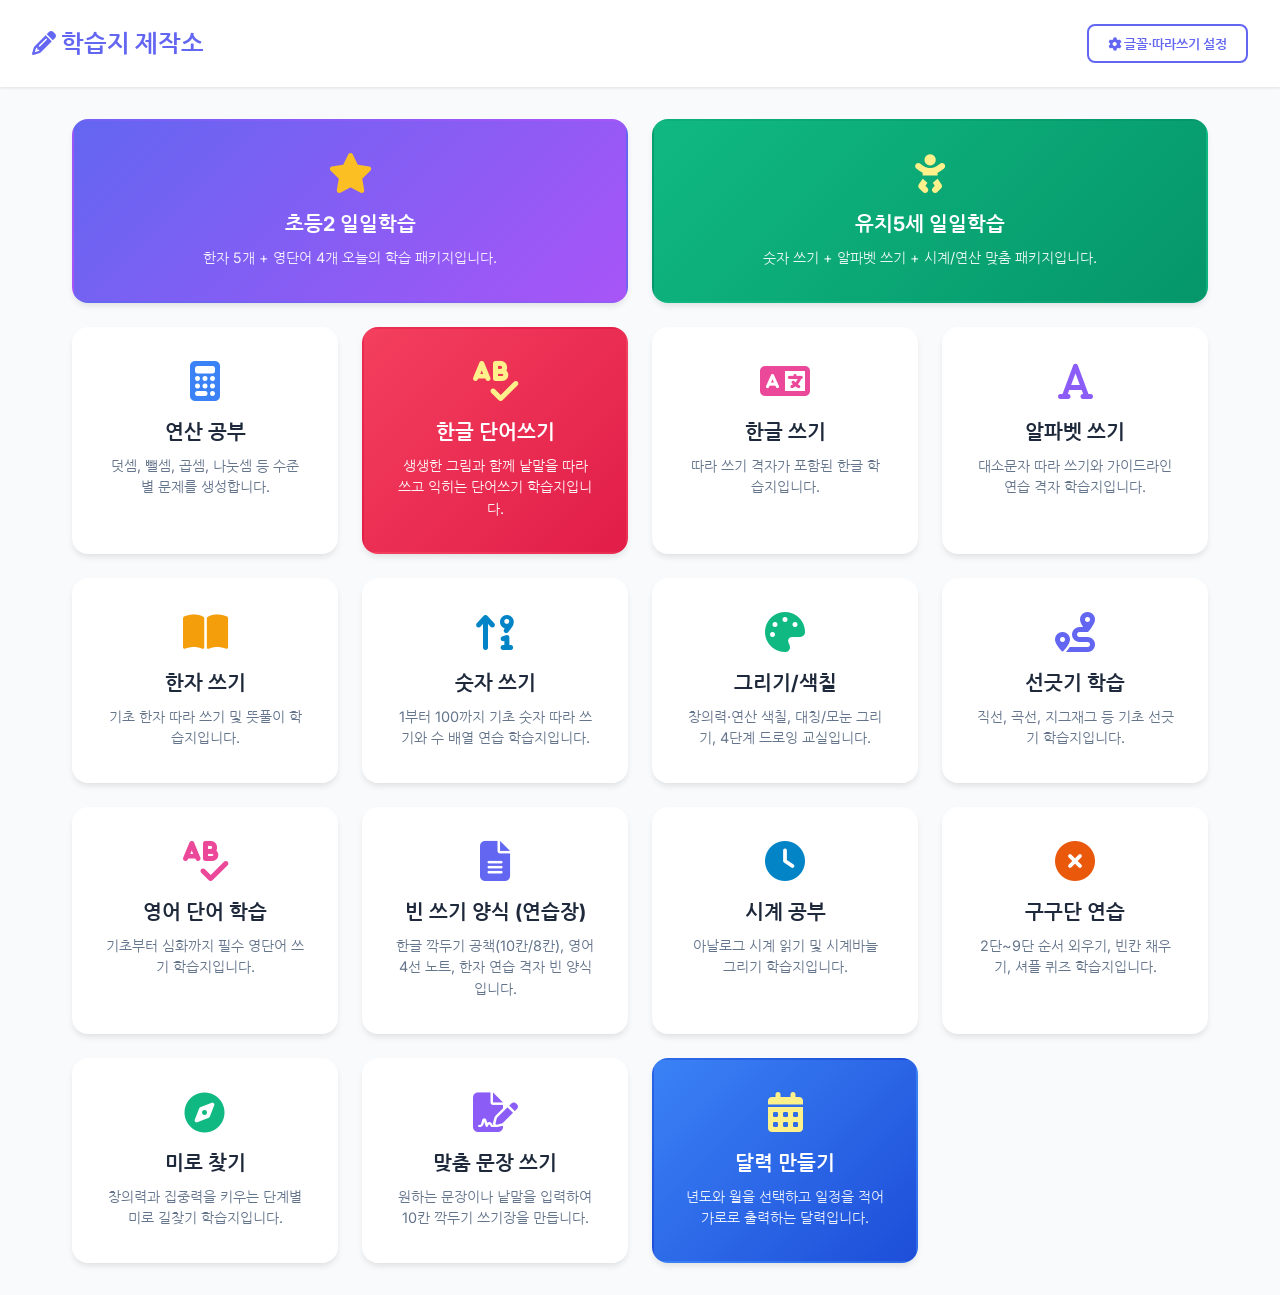
==== commit 8f5123e2: "feat: 알파벳/한글/숫자 쓰기 기능 개편 및 레이아웃 최적화" ====
--- a/index.html
+++ b/index.html
@@ -45,35 +45,40 @@
                     <h3>한글 쓰기</h3>
                     <p>따라 쓰기 격자가 포함된 한글 학습지입니다.</p>
                 </div>
+                <div class="category-card" onclick="openAlphabetConfig()">
+                    <i class="fas fa-font" style="color: #8b5cf6;"></i>
+                    <h3>알파벳 쓰기</h3>
+                    <p>대소문자 따라 쓰기와 가이드라인 연습 격자 학습지입니다.</p>
+                </div>
+                <div class="category-card" onclick="openHanjaConfig()">
+                    <i class="fas fa-book-open" style="color: var(--accent-yellow);"></i>
+                    <h3>한자 쓰기</h3>
+                    <p>기초 한자 따라 쓰기 및 뜻풀이 학습지입니다.</p>
+                </div>
+                <div class="category-card" onclick="openNumberConfig()">
+                    <i class="fas fa-sort-numeric-up-alt" style="color: #0284c7;"></i>
+                    <h3>숫자 쓰기</h3>
+                    <p>1부터 100까지 기초 숫자 따라 쓰기와 수 배열 연습 학습지입니다.</p>
+                </div>
+                <div class="category-card" onclick="openDrawingConfig()">
+                    <i class="fas fa-palette" style="color: var(--accent-green);"></i>
+                    <h3>그리기/색칠</h3>
+                    <p>창의력·연산 색칠, 대칭/모눈 그리기, 4단계 드로잉 교실입니다.</p>
+                </div>
+                <div class="category-card" onclick="openTracingConfig()">
+                    <i class="fas fa-route" style="color: var(--primary);"></i>
+                    <h3>선긋기 학습</h3>
+                    <p>직선, 곡선, 지그재그 등 기초 선긋기 학습지입니다.</p>
+                </div>
+                <div class="category-card" onclick="openEnglishConfig()">
+                    <i class="fas fa-spell-check" style="color: var(--accent-pink);"></i>
+                    <h3>영어 단어 학습</h3>
+                    <p>기초부터 심화까지 필수 영단어 쓰기 학습지입니다.</p>
+                </div>
                 <div class="category-card" onclick="openBlankPracticeConfig()">
                     <i class="fas fa-file-alt" style="color: #6366f1;"></i>
                     <h3>빈 쓰기 양식 (연습장)</h3>
                     <p>한글 깍두기 공책(10칸/8칸), 영어 4선 노트, 한자 연습 격자 빈 양식입니다.</p>
-                </div>
-                <div class="category-card" onclick="openHanjaConfig()">
-                    <i class="fas fa-book-open" style="color: var(--accent-yellow);"></i>
-                    <h3>한자 쓰기</h3>
-                    <p>기초 한자 따라 쓰기 및 뜻풀이 학습지입니다.</p>
-                </div>
-                <div class="category-card" onclick="openDrawingConfig()">
-                    <i class="fas fa-palette" style="color: var(--accent-green);"></i>
-                    <h3>그리기/색칠</h3>
-                    <p>창의력·연산 색칠, 대칭/모눈 그리기, 4단계 드로잉 교실입니다.</p>
-                </div>
-                <div class="category-card" onclick="openTracingConfig()">
-                    <i class="fas fa-route" style="color: var(--primary);"></i>
-                    <h3>선긋기 학습</h3>
-                    <p>직선, 곡선, 지그재그 등 기초 선긋기 학습지입니다.</p>
-                </div>
-                <div class="category-card" onclick="openEnglishConfig()">
-                    <i class="fas fa-spell-check" style="color: var(--accent-pink);"></i>
-                    <h3>영어 단어 학습</h3>
-                    <p>기초부터 심화까지 필수 영단어 쓰기 학습지입니다.</p>
-                </div>
-                <div class="category-card" onclick="openAlphabetConfig()">
-                    <i class="fas fa-font" style="color: #8b5cf6;"></i>
-                    <h3>알파벳 쓰기</h3>
-                    <p>대소문자 따라 쓰기와 가이드라인 연습 격자 학습지입니다.</p>
                 </div>
                 <div class="category-card" onclick="openClockConfig()">
                     <i class="fas fa-clock" style="color: #0284c7;"></i>
--- a/styles.css
+++ b/styles.css
@@ -564,6 +564,280 @@
     margin-top: 2px;
 }
 
+/* Hangeul Writing Section (Ganada & Vowels) */
+.hangeul-section {
+    display: flex;
+    flex-direction: column;
+    width: 100%;
+    margin-top: 4px;
+}
+
+.hangeul-section.hangeul-ganada-view {
+    gap: 4px;
+}
+
+.hangeul-section.hangeul-vowel-view {
+    gap: 7px;
+}
+
+.hangeul-row {
+    display: flex;
+    align-items: center;
+    gap: 6px;
+    padding: 2px 0;
+    border-bottom: 1px dashed #f1f5f9;
+    width: 100%;
+}
+
+.hangeul-char-cell {
+    flex: 1;
+    width: auto;
+    border: 1.5px solid #cbd5e1;
+    border-radius: 6px;
+    display: flex;
+    justify-content: center;
+    align-items: center;
+    position: relative;
+    background-color: #ffffff;
+    box-sizing: border-box;
+    font-family: var(--font-hangeul-trace, 'NanumBarunpen', sans-serif);
+    color: #cbd5e1; /* Gray trace color */
+    user-select: none;
+}
+
+.hangeul-ganada-view .hangeul-char-cell {
+    height: 55px;
+    font-size: 2.7rem;
+}
+
+.hangeul-vowel-view .hangeul-char-cell {
+    height: 72px;
+    font-size: 3.3rem;
+}
+
+/* 4-Quadrant Cross Guidelines (십자 보조선) */
+.hangeul-char-cell::before,
+.hangeul-char-cell::after {
+    content: '';
+    position: absolute;
+    pointer-events: none;
+    z-index: 1;
+}
+
+.hangeul-char-cell::before {
+    top: 50%;
+    left: 0;
+    right: 0;
+    height: 0;
+    border-top: 1px dashed #e2e8f0;
+}
+
+.hangeul-char-cell::after {
+    left: 50%;
+    top: 0;
+    bottom: 0;
+    width: 0;
+    border-left: 1px dashed #e2e8f0;
+}
+
+.hangeul-char-cell span {
+    position: relative;
+    z-index: 2;
+    line-height: 1;
+}
+
+/* Info Box (기준 글자) */
+.hangeul-char-cell.hangeul-info-box {
+    background-color: #f1f5f9;
+    color: #4f46e5;
+    font-weight: 800;
+    border: 2px solid #818cf8;
+}
+
+/* Practice Box (빈칸) */
+.hangeul-char-cell.hangeul-practice-box {
+    color: transparent;
+}
+
+/* ==========================================================================
+   Number Writing Section (1-10, 11-20, 1-20 Split, 1-50, 1-100)
+   ========================================================================== */
+.number-section {
+    display: flex;
+    flex-direction: column;
+    width: 100%;
+    margin-top: 4px;
+}
+
+.number-single-view {
+    gap: 7px;
+}
+
+.number-row {
+    display: flex;
+    align-items: center;
+    gap: 6px;
+    padding: 2px 0;
+    border-bottom: 1px dashed #f1f5f9;
+    width: 100%;
+}
+
+.number-char-cell {
+    flex: 1;
+    width: auto;
+    border: 1.5px solid #cbd5e1;
+    border-radius: 6px;
+    display: flex;
+    justify-content: center;
+    align-items: center;
+    position: relative;
+    background-color: #ffffff;
+    box-sizing: border-box;
+    font-family: var(--font-english-trace, 'ABeeZee', sans-serif);
+    color: #cbd5e1; /* Gray trace color */
+    user-select: none;
+}
+
+.number-single-view .number-char-cell {
+    height: 72px;
+    font-size: 3.3rem;
+}
+
+/* Info Box (기준 숫자) */
+.number-char-cell.number-info-box {
+    background-color: #f0f9ff;
+    color: #0284c7;
+    font-weight: 800;
+    border: 2px solid #38bdf8;
+}
+
+/* Practice Box (빈칸) */
+.number-char-cell.number-practice-box,
+.number-board-cell.number-practice-box {
+    color: transparent !important;
+}
+
+.number-char-cell span,
+.number-board-cell span {
+    position: relative;
+    z-index: 2;
+    line-height: 1;
+}
+
+/* Number 2-Column Split View (1~20) */
+.number-section.number-split-view {
+    display: flex;
+    flex-direction: row;
+    gap: 16px;
+    width: 100%;
+    margin-top: 4px;
+}
+
+.number-col {
+    flex: 1;
+    display: flex;
+    flex-direction: column;
+    gap: 5px;
+    min-width: 0;
+}
+
+.number-col-badge {
+    display: flex;
+    align-items: center;
+    justify-content: center;
+    padding: 0 0 6px;
+}
+
+.number-col-badge span {
+    display: inline-flex;
+    align-items: center;
+    gap: 5px;
+    font-size: 0.85rem;
+    font-weight: 700;
+    color: #0284c7;
+    background: #f0f9ff;
+    padding: 2px 16px;
+    border-radius: 9999px;
+    letter-spacing: 0.5px;
+    border: 1px solid #bae6fd;
+}
+
+.number-divider {
+    width: 1px;
+    background: repeating-linear-gradient(
+        to bottom,
+        #cbd5e1 0,
+        #cbd5e1 5px,
+        transparent 5px,
+        transparent 9px
+    );
+    align-self: stretch;
+    margin: 4px 0 2px;
+}
+
+.number-split-view .number-row {
+    gap: 6px;
+    padding: 2px 0;
+}
+
+.number-split-view .number-char-cell {
+    height: 72px;
+    font-size: 3.2rem;
+}
+
+/* Number Grid Board View (1-50, 1-100) */
+.number-grid-container {
+    width: 100%;
+    margin-top: 8px;
+    box-sizing: border-box;
+}
+
+.number-board-grid {
+    display: grid;
+    grid-template-columns: repeat(10, minmax(0, 1fr));
+    gap: 5px;
+    width: 100%;
+    box-sizing: border-box;
+}
+
+.number-board-cell {
+    border: 1.5px solid #cbd5e1;
+    display: flex;
+    justify-content: center;
+    align-items: center;
+    position: relative;
+    background-color: #ffffff;
+    box-sizing: border-box;
+    font-family: var(--font-english-trace, 'ABeeZee', sans-serif);
+    color: #cbd5e1;
+    font-weight: 700;
+    user-select: none;
+    min-width: 0;
+    overflow: hidden;
+}
+
+.number-board-cell span {
+    white-space: nowrap;
+    line-height: 1;
+    letter-spacing: -0.5px;
+}
+
+.grid-50-view .number-board-cell {
+    height: 100px;
+    font-size: 2.5rem;
+    border-radius: 8px;
+}
+
+.grid-100-view .number-board-cell {
+    height: 65px;
+    font-size: 1.85rem;
+    border-radius: 6px;
+}
+
+.grid-100-view .number-board-cell:last-child span {
+    letter-spacing: -2px; /* 100 세 자리 숫자 최적화 */
+}
+
 /* Tracing Module */
 .tracing-container {
     display: flex;
@@ -735,6 +1009,7 @@
     color: #cbd5e1; /* Light gray tracing text color */
     position: relative;
     background-color: #ffffff;
+    box-sizing: border-box;
 }
 
 .alphabet-char-cell.practice-box {
@@ -759,6 +1034,102 @@
     position: relative;
     z-index: 2;
     line-height: 1;
+}
+
+/* 4-Line English Guideline Rulings for Alphabet Cells */
+.alphabet-char-cell.has-ruling::before {
+    content: '';
+    position: absolute;
+    top: 32%;
+    left: 0;
+    right: 0;
+    border-top: 1px dashed #93c5fd;
+    pointer-events: none;
+    z-index: 1;
+}
+
+.alphabet-char-cell.has-ruling::after {
+    content: '';
+    position: absolute;
+    bottom: 24%;
+    left: 0;
+    right: 0;
+    border-bottom: 1.5px solid #f87171;
+    pointer-events: none;
+    z-index: 1;
+}
+
+/* Alphabet 2-Column Split View (A-Z All-in-One Layout) */
+.alphabet-section.alphabet-split-view {
+    display: flex;
+    flex-direction: row;
+    gap: 16px;
+    width: 100%;
+    margin-top: 4px;
+}
+
+.alphabet-col {
+    flex: 1;
+    display: flex;
+    flex-direction: column;
+    gap: 4px;
+    min-width: 0;
+}
+
+.alphabet-col-badge {
+    display: flex;
+    align-items: center;
+    justify-content: center;
+    padding: 0 0 6px;
+}
+
+.alphabet-col-badge span {
+    display: inline-flex;
+    align-items: center;
+    gap: 5px;
+    font-size: 0.85rem;
+    font-weight: 700;
+    color: #4f46e5;
+    background: #eef2ff;
+    padding: 2px 16px;
+    border-radius: 9999px;
+    letter-spacing: 0.5px;
+    border: 1px solid #c7d2fe;
+}
+
+.alphabet-divider {
+    width: 1px;
+    background: repeating-linear-gradient(
+        to bottom,
+        #cbd5e1 0,
+        #cbd5e1 5px,
+        transparent 5px,
+        transparent 9px
+    );
+    align-self: stretch;
+    margin: 4px 0 2px;
+}
+
+.alphabet-split-view .alphabet-row {
+    display: flex;
+    align-items: center;
+    gap: 6px;
+    padding: 2px 0;
+    border-bottom: 1px dashed #f1f5f9;
+    width: 100%;
+}
+
+.alphabet-split-view .alphabet-char-cell {
+    flex: 1;
+    width: auto;
+    height: 60px;
+    min-width: 0;
+    font-size: 3.0rem;
+    border-radius: 6px;
+}
+
+.alphabet-split-view .alphabet-char-cell.is-mixed {
+    font-size: 2.1rem;
 }
 
 /* Hanja Practice Worksheet Styles (Blank Form) */
@@ -1001,6 +1372,36 @@
         margin-bottom: 12px;
     }
 
+    .alphabet-section.alphabet-split-view {
+        margin-top: 0 !important;
+        gap: 12px !important;
+    }
+
+    .alphabet-split-view .alphabet-char-cell {
+        height: 60px !important;
+    }
+
+    .hangeul-ganada-view .hangeul-char-cell {
+        height: 55px !important;
+    }
+
+    .hangeul-vowel-view .hangeul-char-cell {
+        height: 72px !important;
+    }
+
+    .number-single-view .number-char-cell,
+    .number-split-view .number-char-cell {
+        height: 72px !important;
+    }
+
+    .grid-50-view .number-board-cell {
+        height: 100px !important;
+    }
+
+    .grid-100-view .number-board-cell {
+        height: 65px !important;
+    }
+
     /* Force background colors and borders to print properly */
     * {
         -webkit-print-color-adjust: exact !important;
@@ -1765,6 +2166,37 @@
     pointer-events: none;
 }
 
+/* Child Number 1-10 Grid Styles (2 Rows) */
+.child-number-grid {
+    display: grid;
+    grid-template-columns: repeat(10, 1fr);
+    gap: 6px;
+    width: 100%;
+    margin-bottom: 4px;
+}
+
+.child-number-cell {
+    height: 64px;
+    border: 1.5px solid #cbd5e1;
+    border-radius: 8px;
+    background: #ffffff;
+    display: flex;
+    align-items: center;
+    justify-content: center;
+    font-size: 2.3rem;
+    font-weight: 700;
+    font-family: var(--font-english-trace, 'ABeeZee', sans-serif);
+    color: #cbd5e1;
+    position: relative;
+    box-sizing: border-box;
+    user-select: none;
+}
+
+.child-number-cell span {
+    line-height: 1;
+    z-index: 1;
+}
+
 /* Child Alphabet A-Z Grid Styles (3 Rows) */
 .child-alpha-grid {
     display: grid;
@@ -2973,6 +3405,7 @@
 body.trace-mode-outline .box-char.trace-char,
 body.trace-mode-outline .hanja-char-cell.hangeul-char-cell span,
 body.trace-mode-outline .child-trace-cell span,
+body.trace-mode-outline .child-number-cell span,
 body.trace-mode-outline .child-alpha-cell:not(.praise-cell) span {
     color: transparent !important;
     -webkit-text-stroke: 1.5px #94a3b8 !important;
@@ -2984,6 +3417,7 @@
 body.trace-mode-pattern .box-char.trace-char,
 body.trace-mode-pattern .hanja-char-cell.hangeul-char-cell span,
 body.trace-mode-pattern .child-trace-cell span,
+body.trace-mode-pattern .child-number-cell span,
 body.trace-mode-pattern .child-alpha-cell:not(.praise-cell) span {
     color: transparent !important;
     background: repeating-linear-gradient(45deg, #94a3b8 0, #94a3b8 2px, transparent 2px, transparent 4px) !important;
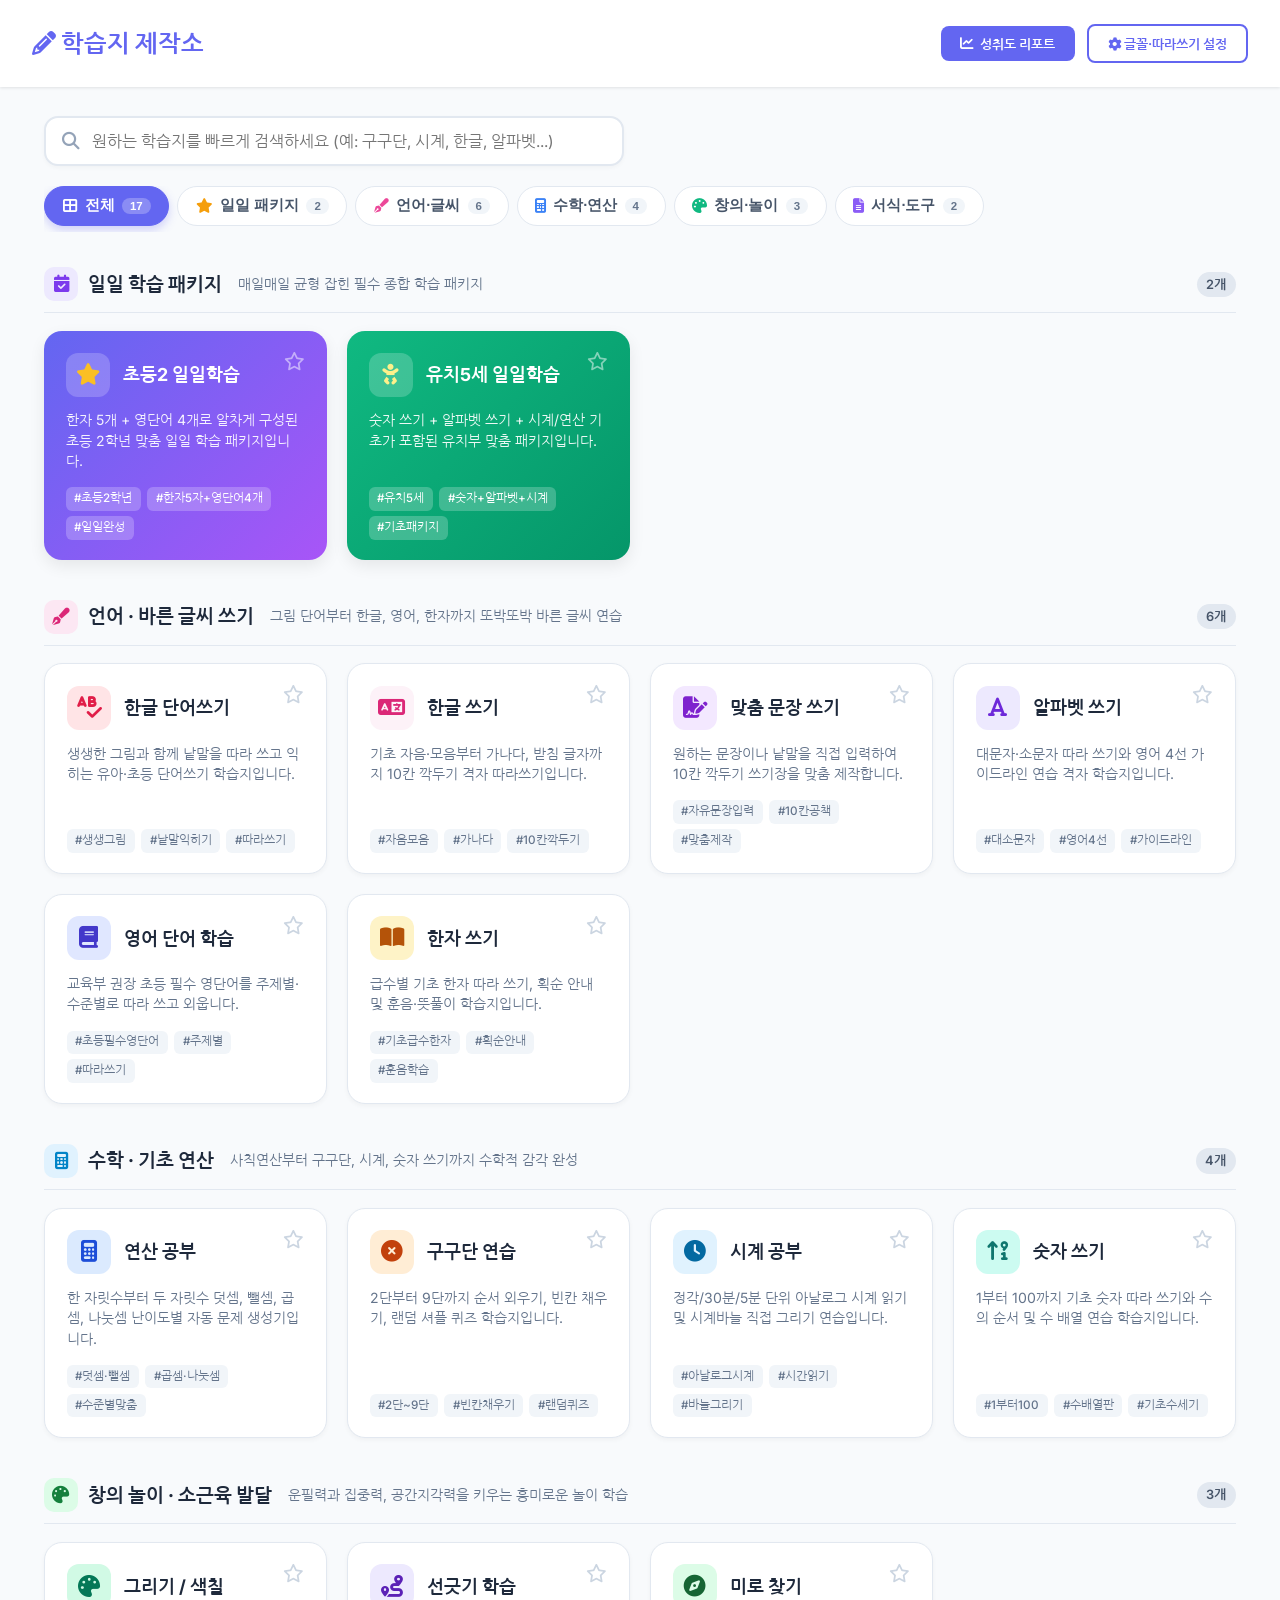
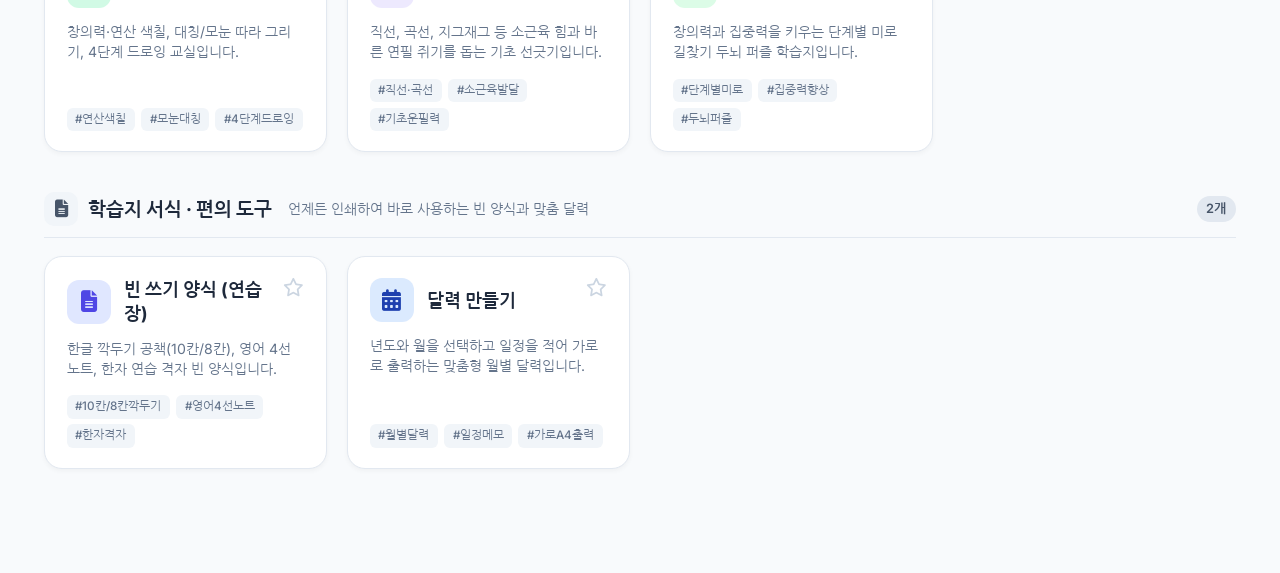
==== commit 418b41dc: "feat: 성취도 리포트 페이지 추가 및 대시보드 UI/UX 개선" ====
--- a/index.html
+++ b/index.html
@@ -4,7 +4,7 @@
     <meta charset="UTF-8">
     <meta name="viewport" content="width=device-width, initial-scale=1.0">
     <title>학습지 제작소 - 스마트 교육 솔루션</title>
-    <link rel="stylesheet" href="styles.css?v=6">
+    <link rel="stylesheet" href="styles.css?v=7">
     <!-- FontAwesome for icons -->
     <link rel="stylesheet" href="https://cdnjs.cloudflare.com/ajax/libs/font-awesome/6.4.0/css/all.min.css">
 </head>
@@ -13,97 +13,482 @@
         <header>
             <h1><i class="fas fa-pencil-alt"></i> 학습지 제작소</h1>
             <div class="header-controls">
+                <button class="btn btn-primary" onclick="location.href='report.html'" style="display: inline-flex; align-items: center; gap: 0.45rem;">
+                    <i class="fas fa-chart-line"></i> 성취도 리포트
+                </button>
                 <button class="btn btn-outline" onclick="openSettingsModal()"><i class="fas fa-cog"></i> 글꼴·따라쓰기 설정</button>
             </div>
         </header>
 
         <main>
             <!-- Dashboard View -->
-            <div id="dashboard" class="dashboard" style="display: grid;">
-                <div class="category-card" onclick="openDailyStudy()" style="grid-column: span 2; background: linear-gradient(135deg, #6366f1 0%, #a855f7 100%); color: white;">
-                    <i class="fas fa-star" style="color: #fbbf24;"></i>
-                    <h3 style="color: white;">초등2 일일학습</h3>
-                    <p style="color: rgba(255,255,255,0.9);">한자 5개 + 영단어 4개 오늘의 학습 패키지입니다.</p>
+            <div id="dashboard">
+                <!-- Search & Filter Hero -->
+                <div class="dashboard-hero">
+                    <div class="search-wrap">
+                        <i class="fas fa-search search-icon"></i>
+                        <input type="text" id="menu-search-input" class="search-input-box" placeholder="원하는 학습지를 빠르게 검색하세요 (예: 구구단, 시계, 한글, 알파벳...)" oninput="handleSearchInput(this.value)">
+                        <button id="search-clear-btn" class="clear-btn" onclick="clearSearch()" title="검색어 지우기"><i class="fas fa-times"></i></button>
+                    </div>
+
+                    <!-- Category Filter Tabs -->
+                    <div class="filter-tabs-container">
+                        <button class="filter-tab active" data-filter="all" onclick="setMenuCategory('all', this)">
+                            <i class="fas fa-th-large"></i> 전체 <span class="tab-badge">17</span>
+                        </button>
+                        <button class="filter-tab" data-filter="daily" onclick="setMenuCategory('daily', this)">
+                            <i class="fas fa-star" style="color: #f59e0b;"></i> 일일 패키지 <span class="tab-badge">2</span>
+                        </button>
+                        <button class="filter-tab" data-filter="language" onclick="setMenuCategory('language', this)">
+                            <i class="fas fa-pen-fancy" style="color: #ec4899;"></i> 언어·글씨 <span class="tab-badge">6</span>
+                        </button>
+                        <button class="filter-tab" data-filter="math" onclick="setMenuCategory('math', this)">
+                            <i class="fas fa-calculator" style="color: #3b82f6;"></i> 수학·연산 <span class="tab-badge">4</span>
+                        </button>
+                        <button class="filter-tab" data-filter="creative" onclick="setMenuCategory('creative', this)">
+                            <i class="fas fa-palette" style="color: #10b981;"></i> 창의·놀이 <span class="tab-badge">3</span>
+                        </button>
+                        <button class="filter-tab" data-filter="tools" onclick="setMenuCategory('tools', this)">
+                            <i class="fas fa-file-alt" style="color: #8b5cf6;"></i> 서식·도구 <span class="tab-badge">2</span>
+                        </button>
+                    </div>
                 </div>
-                <div class="category-card" onclick="openZombieStudy()" style="grid-column: span 2; background: linear-gradient(135deg, #10b981 0%, #059669 100%); color: white;">
-                    <i class="fas fa-baby" style="color: #fef08a;"></i>
-                    <h3 style="color: white;">유치5세 일일학습</h3>
-                    <p style="color: rgba(255,255,255,0.9);">숫자 쓰기 + 알파벳 쓰기 + 시계/연산 맞춤 패키지입니다.</p>
-                </div>
-                <div class="category-card" onclick="openMathConfig()">
-                    <i class="fas fa-calculator" style="color: var(--accent-blue);"></i>
-                    <h3>연산 공부</h3>
-                    <p>덧셈, 뺄셈, 곱셈, 나눗셈 등 수준별 문제를 생성합니다.</p>
-                </div>
-                <div class="category-card" onclick="openHangeulWordConfig()" style="background: linear-gradient(135deg, #f43f5e 0%, #e11d48 100%); color: white;">
-                    <i class="fas fa-spell-check" style="color: #fef08a;"></i>
-                    <h3 style="color: white;">한글 단어쓰기</h3>
-                    <p style="color: rgba(255,255,255,0.95);">생생한 그림과 함께 낱말을 따라 쓰고 익히는 단어쓰기 학습지입니다.</p>
-                </div>
-                <div class="category-card" onclick="openHangeulConfig()">
-                    <i class="fas fa-language" style="color: var(--accent-pink);"></i>
-                    <h3>한글 쓰기</h3>
-                    <p>따라 쓰기 격자가 포함된 한글 학습지입니다.</p>
-                </div>
-                <div class="category-card" onclick="openAlphabetConfig()">
-                    <i class="fas fa-font" style="color: #8b5cf6;"></i>
-                    <h3>알파벳 쓰기</h3>
-                    <p>대소문자 따라 쓰기와 가이드라인 연습 격자 학습지입니다.</p>
-                </div>
-                <div class="category-card" onclick="openHanjaConfig()">
-                    <i class="fas fa-book-open" style="color: var(--accent-yellow);"></i>
-                    <h3>한자 쓰기</h3>
-                    <p>기초 한자 따라 쓰기 및 뜻풀이 학습지입니다.</p>
-                </div>
-                <div class="category-card" onclick="openNumberConfig()">
-                    <i class="fas fa-sort-numeric-up-alt" style="color: #0284c7;"></i>
-                    <h3>숫자 쓰기</h3>
-                    <p>1부터 100까지 기초 숫자 따라 쓰기와 수 배열 연습 학습지입니다.</p>
-                </div>
-                <div class="category-card" onclick="openDrawingConfig()">
-                    <i class="fas fa-palette" style="color: var(--accent-green);"></i>
-                    <h3>그리기/색칠</h3>
-                    <p>창의력·연산 색칠, 대칭/모눈 그리기, 4단계 드로잉 교실입니다.</p>
-                </div>
-                <div class="category-card" onclick="openTracingConfig()">
-                    <i class="fas fa-route" style="color: var(--primary);"></i>
-                    <h3>선긋기 학습</h3>
-                    <p>직선, 곡선, 지그재그 등 기초 선긋기 학습지입니다.</p>
-                </div>
-                <div class="category-card" onclick="openEnglishConfig()">
-                    <i class="fas fa-spell-check" style="color: var(--accent-pink);"></i>
-                    <h3>영어 단어 학습</h3>
-                    <p>기초부터 심화까지 필수 영단어 쓰기 학습지입니다.</p>
-                </div>
-                <div class="category-card" onclick="openBlankPracticeConfig()">
-                    <i class="fas fa-file-alt" style="color: #6366f1;"></i>
-                    <h3>빈 쓰기 양식 (연습장)</h3>
-                    <p>한글 깍두기 공책(10칸/8칸), 영어 4선 노트, 한자 연습 격자 빈 양식입니다.</p>
-                </div>
-                <div class="category-card" onclick="openClockConfig()">
-                    <i class="fas fa-clock" style="color: #0284c7;"></i>
-                    <h3>시계 공부</h3>
-                    <p>아날로그 시계 읽기 및 시계바늘 그리기 학습지입니다.</p>
-                </div>
-                <div class="category-card" onclick="openMultiplicationConfig()">
-                    <i class="fas fa-times-circle" style="color: #ea580c;"></i>
-                    <h3>구구단 연습</h3>
-                    <p>2단~9단 순서 외우기, 빈칸 채우기, 셔플 퀴즈 학습지입니다.</p>
-                </div>
-                <div class="category-card" onclick="openMazeConfig()">
-                    <i class="fas fa-compass" style="color: #10b981;"></i>
-                    <h3>미로 찾기</h3>
-                    <p>창의력과 집중력을 키우는 단계별 미로 길찾기 학습지입니다.</p>
-                </div>
-                <div class="category-card" onclick="openCustomTextConfig()">
-                    <i class="fas fa-file-signature" style="color: #8b5cf6;"></i>
-                    <h3>맞춤 문장 쓰기</h3>
-                    <p>원하는 문장이나 낱말을 입력하여 10칸 깍두기 쓰기장을 만듭니다.</p>
-                </div>
-                <div class="category-card" onclick="openCalendarConfig()" style="background: linear-gradient(135deg, #3b82f6 0%, #1d4ed8 100%); color: white;">
-                    <i class="fas fa-calendar-alt" style="color: #fef08a;"></i>
-                    <h3 style="color: white;">달력 만들기</h3>
-                    <p style="color: rgba(255,255,255,0.9);">년도와 월을 선택하고 일정을 적어 가로로 출력하는 달력입니다.</p>
+
+                <!-- Favorites Section (Appears when user stars items) -->
+                <section id="favorites-section" class="menu-section" style="display: none;">
+                    <div class="section-header">
+                        <div class="section-title-wrap">
+                            <div class="section-icon-badge" style="background: #fef3c7; color: #d97706;">
+                                <i class="fas fa-star"></i>
+                            </div>
+                            <h2 class="section-title">내 즐겨찾기</h2>
+                            <span class="section-desc">자주 사용하는 학습지 바로가기</span>
+                        </div>
+                    </div>
+                    <div id="favorites-grid" class="menu-grid"></div>
+                </section>
+
+                <!-- Section 1: Daily Study Package -->
+                <section class="menu-section" data-section-category="daily">
+                    <div class="section-header">
+                        <div class="section-title-wrap">
+                            <div class="section-icon-badge" style="background: #ede9fe; color: #7c3aed;">
+                                <i class="fas fa-calendar-check"></i>
+                            </div>
+                            <h2 class="section-title">일일 학습 패키지</h2>
+                            <span class="section-desc">매일매일 균형 잡힌 필수 종합 학습 패키지</span>
+                        </div>
+                        <span class="section-count">2개</span>
+                    </div>
+                    <div class="menu-grid">
+                        <div class="category-card featured-card" data-card-id="daily-elementary" data-keywords="초등2 일일학습 초등학교 한자 영단어 필수 패키지 오늘의공부" onclick="openDailyStudy()" style="background: linear-gradient(135deg, #6366f1 0%, #a855f7 100%);">
+                            <button class="favorite-btn" data-fav-id="daily-elementary" onclick="toggleFavorite(event, 'daily-elementary')">
+                                <i class="far fa-star"></i>
+                            </button>
+                            <div class="card-header-row">
+                                <div class="card-icon-box" style="background: rgba(255,255,255,0.2); color: #fbbf24;">
+                                    <i class="fas fa-star"></i>
+                                </div>
+                                <div>
+                                    <h3>초등2 일일학습</h3>
+                                </div>
+                            </div>
+                            <p>한자 5개 + 영단어 4개로 알차게 구성된 초등 2학년 맞춤 일일 학습 패키지입니다.</p>
+                            <div class="card-tags">
+                                <span class="card-tag">#초등2학년</span>
+                                <span class="card-tag">#한자5자+영단어4개</span>
+                                <span class="card-tag">#일일완성</span>
+                            </div>
+                        </div>
+
+                        <div class="category-card featured-card" data-card-id="daily-kinder" data-keywords="유치5세 일일학습 유치원 숫자 알파벳 시계 연산 기초패키지 오늘의공부" onclick="openZombieStudy()" style="background: linear-gradient(135deg, #10b981 0%, #059669 100%);">
+                            <button class="favorite-btn" data-fav-id="daily-kinder" onclick="toggleFavorite(event, 'daily-kinder')">
+                                <i class="far fa-star"></i>
+                            </button>
+                            <div class="card-header-row">
+                                <div class="card-icon-box" style="background: rgba(255,255,255,0.2); color: #fef08a;">
+                                    <i class="fas fa-baby"></i>
+                                </div>
+                                <div>
+                                    <h3>유치5세 일일학습</h3>
+                                </div>
+                            </div>
+                            <p>숫자 쓰기 + 알파벳 쓰기 + 시계/연산 기초가 포함된 유치부 맞춤 패키지입니다.</p>
+                            <div class="card-tags">
+                                <span class="card-tag">#유치5세</span>
+                                <span class="card-tag">#숫자+알파벳+시계</span>
+                                <span class="card-tag">#기초패키지</span>
+                            </div>
+                        </div>
+                    </div>
+                </section>
+
+                <!-- Section 2: Language & Writing -->
+                <section class="menu-section" data-section-category="language">
+                    <div class="section-header">
+                        <div class="section-title-wrap">
+                            <div class="section-icon-badge" style="background: #fce7f3; color: #db2777;">
+                                <i class="fas fa-pen-fancy"></i>
+                            </div>
+                            <h2 class="section-title">언어 · 바른 글씨 쓰기</h2>
+                            <span class="section-desc">그림 단어부터 한글, 영어, 한자까지 또박또박 바른 글씨 연습</span>
+                        </div>
+                        <span class="section-count">6개</span>
+                    </div>
+                    <div class="menu-grid">
+                        <div class="category-card" data-card-id="lang-hangeul-word" data-keywords="한글 단어 쓰기 그림 낱말 동물 과일 탈것 색칠" onclick="openHangeulWordConfig()">
+                            <button class="favorite-btn" data-fav-id="lang-hangeul-word" onclick="toggleFavorite(event, 'lang-hangeul-word')">
+                                <i class="far fa-star"></i>
+                            </button>
+                            <div class="card-header-row">
+                                <div class="card-icon-box" style="background: #ffe4e6; color: #e11d48;">
+                                    <i class="fas fa-spell-check"></i>
+                                </div>
+                                <div>
+                                    <h3>한글 단어쓰기</h3>
+                                </div>
+                            </div>
+                            <p>생생한 그림과 함께 낱말을 따라 쓰고 익히는 유아·초등 단어쓰기 학습지입니다.</p>
+                            <div class="card-tags">
+                                <span class="card-tag">#생생그림</span>
+                                <span class="card-tag">#낱말익히기</span>
+                                <span class="card-tag">#따라쓰기</span>
+                            </div>
+                        </div>
+
+                        <div class="category-card" data-card-id="lang-hangeul" data-keywords="한글 쓰기 자음 모음 가나다 받침 10칸 깍두기 공책 글씨연습" onclick="openHangeulConfig()">
+                            <button class="favorite-btn" data-fav-id="lang-hangeul" onclick="toggleFavorite(event, 'lang-hangeul')">
+                                <i class="far fa-star"></i>
+                            </button>
+                            <div class="card-header-row">
+                                <div class="card-icon-box" style="background: #fdf2f8; color: #db2777;">
+                                    <i class="fas fa-language"></i>
+                                </div>
+                                <div>
+                                    <h3>한글 쓰기</h3>
+                                </div>
+                            </div>
+                            <p>기초 자음·모음부터 가나다, 받침 글자까지 10칸 깍두기 격자 따라쓰기입니다.</p>
+                            <div class="card-tags">
+                                <span class="card-tag">#자음모음</span>
+                                <span class="card-tag">#가나다</span>
+                                <span class="card-tag">#10칸깍두기</span>
+                            </div>
+                        </div>
+
+                        <div class="category-card" data-card-id="lang-custom-text" data-keywords="맞춤 문장 쓰기 자유문장 속담 명언 일기 10칸 공책 원고지" onclick="openCustomTextConfig()">
+                            <button class="favorite-btn" data-fav-id="lang-custom-text" onclick="toggleFavorite(event, 'lang-custom-text')">
+                                <i class="far fa-star"></i>
+                            </button>
+                            <div class="card-header-row">
+                                <div class="card-icon-box" style="background: #f3e8ff; color: #7e22ce;">
+                                    <i class="fas fa-file-signature"></i>
+                                </div>
+                                <div>
+                                    <h3>맞춤 문장 쓰기</h3>
+                                </div>
+                            </div>
+                            <p>원하는 문장이나 낱말을 직접 입력하여 10칸 깍두기 쓰기장을 맞춤 제작합니다.</p>
+                            <div class="card-tags">
+                                <span class="card-tag">#자유문장입력</span>
+                                <span class="card-tag">#10칸공책</span>
+                                <span class="card-tag">#맞춤제작</span>
+                            </div>
+                        </div>
+
+                        <div class="category-card" data-card-id="lang-alphabet" data-keywords="알파벳 쓰기 영어 대문자 소문자 4선노트 가이드라인 alphabet" onclick="openAlphabetConfig()">
+                            <button class="favorite-btn" data-fav-id="lang-alphabet" onclick="toggleFavorite(event, 'lang-alphabet')">
+                                <i class="far fa-star"></i>
+                            </button>
+                            <div class="card-header-row">
+                                <div class="card-icon-box" style="background: #ede9fe; color: #6d28d9;">
+                                    <i class="fas fa-font"></i>
+                                </div>
+                                <div>
+                                    <h3>알파벳 쓰기</h3>
+                                </div>
+                            </div>
+                            <p>대문자·소문자 따라 쓰기와 영어 4선 가이드라인 연습 격자 학습지입니다.</p>
+                            <div class="card-tags">
+                                <span class="card-tag">#대소문자</span>
+                                <span class="card-tag">#영어4선</span>
+                                <span class="card-tag">#가이드라인</span>
+                            </div>
+                        </div>
+
+                        <div class="category-card" data-card-id="lang-english-word" data-keywords="영어 단어 학습 초등영단어 필수단어 voca 파닉스 english" onclick="openEnglishConfig()">
+                            <button class="favorite-btn" data-fav-id="lang-english-word" onclick="toggleFavorite(event, 'lang-english-word')">
+                                <i class="far fa-star"></i>
+                            </button>
+                            <div class="card-header-row">
+                                <div class="card-icon-box" style="background: #e0e7ff; color: #4338ca;">
+                                    <i class="fas fa-book"></i>
+                                </div>
+                                <div>
+                                    <h3>영어 단어 학습</h3>
+                                </div>
+                            </div>
+                            <p>교육부 권장 초등 필수 영단어를 주제별·수준별로 따라 쓰고 외웁니다.</p>
+                            <div class="card-tags">
+                                <span class="card-tag">#초등필수영단어</span>
+                                <span class="card-tag">#주제별</span>
+                                <span class="card-tag">#따라쓰기</span>
+                            </div>
+                        </div>
+
+                        <div class="category-card" data-card-id="lang-hanja" data-keywords="한자 쓰기 기초한자 8급 7급 6급 획순 부수 뜻풀이" onclick="openHanjaConfig()">
+                            <button class="favorite-btn" data-fav-id="lang-hanja" onclick="toggleFavorite(event, 'lang-hanja')">
+                                <i class="far fa-star"></i>
+                            </button>
+                            <div class="card-header-row">
+                                <div class="card-icon-box" style="background: #fef3c7; color: #b45309;">
+                                    <i class="fas fa-book-open"></i>
+                                </div>
+                                <div>
+                                    <h3>한자 쓰기</h3>
+                                </div>
+                            </div>
+                            <p>급수별 기초 한자 따라 쓰기, 획순 안내 및 훈음·뜻풀이 학습지입니다.</p>
+                            <div class="card-tags">
+                                <span class="card-tag">#기초급수한자</span>
+                                <span class="card-tag">#획순안내</span>
+                                <span class="card-tag">#훈음학습</span>
+                            </div>
+                        </div>
+                    </div>
+                </section>
+
+                <!-- Section 3: Math & Numbers -->
+                <section class="menu-section" data-section-category="math">
+                    <div class="section-header">
+                        <div class="section-title-wrap">
+                            <div class="section-icon-badge" style="background: #e0f2fe; color: #0284c7;">
+                                <i class="fas fa-calculator"></i>
+                            </div>
+                            <h2 class="section-title">수학 · 기초 연산</h2>
+                            <span class="section-desc">사칙연산부터 구구단, 시계, 숫자 쓰기까지 수학적 감각 완성</span>
+                        </div>
+                        <span class="section-count">4개</span>
+                    </div>
+                    <div class="menu-grid">
+                        <div class="category-card" data-card-id="math-calc" data-keywords="연산 공부 덧셈 뺄셈 곱셈 나눗셈 사칙연산 연산문제 자동생성" onclick="openMathConfig()">
+                            <button class="favorite-btn" data-fav-id="math-calc" onclick="toggleFavorite(event, 'math-calc')">
+                                <i class="far fa-star"></i>
+                            </button>
+                            <div class="card-header-row">
+                                <div class="card-icon-box" style="background: #dbeafe; color: #1d4ed8;">
+                                    <i class="fas fa-calculator"></i>
+                                </div>
+                                <div>
+                                    <h3>연산 공부</h3>
+                                </div>
+                            </div>
+                            <p>한 자릿수부터 두 자릿수 덧셈, 뺄셈, 곱셈, 나눗셈 난이도별 자동 문제 생성기입니다.</p>
+                            <div class="card-tags">
+                                <span class="card-tag">#덧셈·뺄셈</span>
+                                <span class="card-tag">#곱셈·나눗셈</span>
+                                <span class="card-tag">#수준별맞춤</span>
+                            </div>
+                        </div>
+
+                        <div class="category-card" data-card-id="math-multiplication" data-keywords="구구단 연습 곱셈 곱하기 2단 9단 순서 외우기 빈칸 퀴즈 셔플" onclick="openMultiplicationConfig()">
+                            <button class="favorite-btn" data-fav-id="math-multiplication" onclick="toggleFavorite(event, 'math-multiplication')">
+                                <i class="far fa-star"></i>
+                            </button>
+                            <div class="card-header-row">
+                                <div class="card-icon-box" style="background: #ffedd5; color: #c2410c;">
+                                    <i class="fas fa-times-circle"></i>
+                                </div>
+                                <div>
+                                    <h3>구구단 연습</h3>
+                                </div>
+                            </div>
+                            <p>2단부터 9단까지 순서 외우기, 빈칸 채우기, 랜덤 셔플 퀴즈 학습지입니다.</p>
+                            <div class="card-tags">
+                                <span class="card-tag">#2단~9단</span>
+                                <span class="card-tag">#빈칸채우기</span>
+                                <span class="card-tag">#랜덤퀴즈</span>
+                            </div>
+                        </div>
+
+                        <div class="category-card" data-card-id="math-clock" data-keywords="시계 공부 시간 몇시몇분 아날로그시계 시계바늘 그리기 시간읽기" onclick="openClockConfig()">
+                            <button class="favorite-btn" data-fav-id="math-clock" onclick="toggleFavorite(event, 'math-clock')">
+                                <i class="far fa-star"></i>
+                            </button>
+                            <div class="card-header-row">
+                                <div class="card-icon-box" style="background: #e0f2fe; color: #0369a1;">
+                                    <i class="fas fa-clock"></i>
+                                </div>
+                                <div>
+                                    <h3>시계 공부</h3>
+                                </div>
+                            </div>
+                            <p>정각/30분/5분 단위 아날로그 시계 읽기 및 시계바늘 직접 그리기 연습입니다.</p>
+                            <div class="card-tags">
+                                <span class="card-tag">#아날로그시계</span>
+                                <span class="card-tag">#시간읽기</span>
+                                <span class="card-tag">#바늘그리기</span>
+                            </div>
+                        </div>
+
+                        <div class="category-card" data-card-id="math-number" data-keywords="숫자 쓰기 1부터100 수세기 수배열판 숫자연습 기초수학" onclick="openNumberConfig()">
+                            <button class="favorite-btn" data-fav-id="math-number" onclick="toggleFavorite(event, 'math-number')">
+                                <i class="far fa-star"></i>
+                            </button>
+                            <div class="card-header-row">
+                                <div class="card-icon-box" style="background: #ccfbf1; color: #0f766e;">
+                                    <i class="fas fa-sort-numeric-up-alt"></i>
+                                </div>
+                                <div>
+                                    <h3>숫자 쓰기</h3>
+                                </div>
+                            </div>
+                            <p>1부터 100까지 기초 숫자 따라 쓰기와 수의 순서 및 수 배열 연습 학습지입니다.</p>
+                            <div class="card-tags">
+                                <span class="card-tag">#1부터100</span>
+                                <span class="card-tag">#수배열판</span>
+                                <span class="card-tag">#기초수세기</span>
+                            </div>
+                        </div>
+                    </div>
+                </section>
+
+                <!-- Section 4: Creative & Play -->
+                <section class="menu-section" data-section-category="creative">
+                    <div class="section-header">
+                        <div class="section-title-wrap">
+                            <div class="section-icon-badge" style="background: #dcfce7; color: #15803d;">
+                                <i class="fas fa-palette"></i>
+                            </div>
+                            <h2 class="section-title">창의 놀이 · 소근육 발달</h2>
+                            <span class="section-desc">운필력과 집중력, 공간지각력을 키우는 흥미로운 놀이 학습</span>
+                        </div>
+                        <span class="section-count">3개</span>
+                    </div>
+                    <div class="menu-grid">
+                        <div class="category-card" data-card-id="creative-drawing" data-keywords="그리기 색칠 창의력 연산색칠 대칭 모눈 드로잉교실 미술" onclick="openDrawingConfig()">
+                            <button class="favorite-btn" data-fav-id="creative-drawing" onclick="toggleFavorite(event, 'creative-drawing')">
+                                <i class="far fa-star"></i>
+                            </button>
+                            <div class="card-header-row">
+                                <div class="card-icon-box" style="background: #d1fae5; color: #047857;">
+                                    <i class="fas fa-palette"></i>
+                                </div>
+                                <div>
+                                    <h3>그리기 / 색칠</h3>
+                                </div>
+                            </div>
+                            <p>창의력·연산 색칠, 대칭/모눈 따라 그리기, 4단계 드로잉 교실입니다.</p>
+                            <div class="card-tags">
+                                <span class="card-tag">#연산색칠</span>
+                                <span class="card-tag">#모눈대칭</span>
+                                <span class="card-tag">#4단계드로잉</span>
+                            </div>
+                        </div>
+
+                        <div class="category-card" data-card-id="creative-tracing" data-keywords="선긋기 학습 직선 곡선 지그재그 운필력 소근육 손힘" onclick="openTracingConfig()">
+                            <button class="favorite-btn" data-fav-id="creative-tracing" onclick="toggleFavorite(event, 'creative-tracing')">
+                                <i class="far fa-star"></i>
+                            </button>
+                            <div class="card-header-row">
+                                <div class="card-icon-box" style="background: #ede9fe; color: #5b21b6;">
+                                    <i class="fas fa-route"></i>
+                                </div>
+                                <div>
+                                    <h3>선긋기 학습</h3>
+                                </div>
+                            </div>
+                            <p>직선, 곡선, 지그재그 등 소근육 힘과 바른 연필 쥐기를 돕는 기초 선긋기입니다.</p>
+                            <div class="card-tags">
+                                <span class="card-tag">#직선·곡선</span>
+                                <span class="card-tag">#소근육발달</span>
+                                <span class="card-tag">#기초운필력</span>
+                            </div>
+                        </div>
+
+                        <div class="category-card" data-card-id="creative-maze" data-keywords="미로 찾기 단계별미로 길찾기 두뇌개발 집중력 퍼즐" onclick="openMazeConfig()">
+                            <button class="favorite-btn" data-fav-id="creative-maze" onclick="toggleFavorite(event, 'creative-maze')">
+                                <i class="far fa-star"></i>
+                            </button>
+                            <div class="card-header-row">
+                                <div class="card-icon-box" style="background: #dcfce7; color: #166534;">
+                                    <i class="fas fa-compass"></i>
+                                </div>
+                                <div>
+                                    <h3>미로 찾기</h3>
+                                </div>
+                            </div>
+                            <p>창의력과 집중력을 키우는 단계별 미로 길찾기 두뇌 퍼즐 학습지입니다.</p>
+                            <div class="card-tags">
+                                <span class="card-tag">#단계별미로</span>
+                                <span class="card-tag">#집중력향상</span>
+                                <span class="card-tag">#두뇌퍼즐</span>
+                            </div>
+                        </div>
+                    </div>
+                </section>
+
+                <!-- Section 5: Templates & Tools -->
+                <section class="menu-section" data-section-category="tools">
+                    <div class="section-header">
+                        <div class="section-title-wrap">
+                            <div class="section-icon-badge" style="background: #f1f5f9; color: #475569;">
+                                <i class="fas fa-file-alt"></i>
+                            </div>
+                            <h2 class="section-title">학습지 서식 · 편의 도구</h2>
+                            <span class="section-desc">언제든 인쇄하여 바로 사용하는 빈 양식과 맞춤 달력</span>
+                        </div>
+                        <span class="section-count">2개</span>
+                    </div>
+                    <div class="menu-grid">
+                        <div class="category-card" data-card-id="tool-blank" data-keywords="빈 쓰기 양식 연습장 깍두기 공책 10칸 8칸 영어4선 한자격자 원고지" onclick="openBlankPracticeConfig()">
+                            <button class="favorite-btn" data-fav-id="tool-blank" onclick="toggleFavorite(event, 'tool-blank')">
+                                <i class="far fa-star"></i>
+                            </button>
+                            <div class="card-header-row">
+                                <div class="card-icon-box" style="background: #e0e7ff; color: #4f46e5;">
+                                    <i class="fas fa-file-alt"></i>
+                                </div>
+                                <div>
+                                    <h3>빈 쓰기 양식 (연습장)</h3>
+                                </div>
+                            </div>
+                            <p>한글 깍두기 공책(10칸/8칸), 영어 4선 노트, 한자 연습 격자 빈 양식입니다.</p>
+                            <div class="card-tags">
+                                <span class="card-tag">#10칸/8칸깍두기</span>
+                                <span class="card-tag">#영어4선노트</span>
+                                <span class="card-tag">#한자격자</span>
+                            </div>
+                        </div>
+
+                        <div class="category-card" data-card-id="tool-calendar" data-keywords="달력 만들기 계획표 월별달력 가로출력 일정표 스케줄" onclick="openCalendarConfig()">
+                            <button class="favorite-btn" data-fav-id="tool-calendar" onclick="toggleFavorite(event, 'tool-calendar')">
+                                <i class="far fa-star"></i>
+                            </button>
+                            <div class="card-header-row">
+                                <div class="card-icon-box" style="background: #dbeafe; color: #1e40af;">
+                                    <i class="fas fa-calendar-alt"></i>
+                                </div>
+                                <div>
+                                    <h3>달력 만들기</h3>
+                                </div>
+                            </div>
+                            <p>년도와 월을 선택하고 일정을 적어 가로로 출력하는 맞춤형 월별 달력입니다.</p>
+                            <div class="card-tags">
+                                <span class="card-tag">#월별달력</span>
+                                <span class="card-tag">#일정메모</span>
+                                <span class="card-tag">#가로A4출력</span>
+                            </div>
+                        </div>
+                    </div>
+                </section>
+
+                <!-- Empty State -->
+                <div id="menu-empty-state" class="menu-empty-state">
+                    <i class="fas fa-search"></i>
+                    <h3>일치하는 학습지가 없습니다</h3>
+                    <p><span id="empty-search-term" style="font-weight: 700; color: var(--primary);"></span> 검색 결과가 없습니다. 다른 단어로 검색해 보세요.</p>
+                    <button class="btn btn-outline" onclick="clearSearch()"><i class="fas fa-redo"></i> 전체 목록 보기</button>
                 </div>
             </div>
         </main>
@@ -245,6 +630,7 @@
         </div>
     </div>
 
+    <script src="scripts/dashboard.js?v=1"></script>
     <script src="app.js?v=6"></script>
 </body>
 </html>
--- a/styles.css
+++ b/styles.css
@@ -150,43 +150,394 @@
     width: 100%;
 }
 
-.dashboard {
+/* Dashboard Main Container */
+main {
+    flex: 1;
+    padding: 1.8rem 1.5rem 4rem;
+    max-width: 1240px;
+    margin: 0 auto;
+    width: 100%;
+}
+
+/* Dashboard Control Hero (Search & Filters) */
+.dashboard-hero {
+    margin-bottom: 2.2rem;
+    display: flex;
+    flex-direction: column;
+    gap: 1.25rem;
+}
+
+.search-wrap {
+    position: relative;
+    max-width: 580px;
+    width: 100%;
+}
+
+.search-input-box {
+    width: 100%;
+    padding: 0.85rem 2.8rem 0.85rem 2.9rem;
+    font-size: 0.98rem;
+    font-family: inherit;
+    border: 2px solid #e2e8f0;
+    border-radius: 14px;
+    background: white;
+    color: var(--text-main);
+    box-shadow: 0 2px 4px rgba(0, 0, 0, 0.03);
+    transition: all 0.2s ease;
+    outline: none;
+}
+
+.search-input-box:focus {
+    border-color: var(--primary);
+    box-shadow: 0 0 0 3px rgba(99, 102, 241, 0.18), 0 4px 12px rgba(99, 102, 241, 0.08);
+}
+
+.search-wrap .search-icon {
+    position: absolute;
+    left: 1.1rem;
+    top: 50%;
+    transform: translateY(-50%);
+    color: #94a3b8;
+    font-size: 1.1rem;
+    pointer-events: none;
+}
+
+.search-wrap .clear-btn {
+    position: absolute;
+    right: 0.85rem;
+    top: 50%;
+    transform: translateY(-50%);
+    background: #f1f5f9;
+    border: none;
+    width: 26px;
+    height: 26px;
+    border-radius: 50%;
+    display: none;
+    align-items: center;
+    justify-content: center;
+    color: #64748b;
+    font-size: 0.8rem;
+    cursor: pointer;
+    transition: all 0.15s;
+}
+
+.search-wrap .clear-btn:hover {
+    background: #e2e8f0;
+    color: #0f172a;
+}
+
+/* Filter Tabs */
+.filter-tabs-container {
+    display: flex;
+    align-items: center;
+    gap: 0.5rem;
+    overflow-x: auto;
+    padding-bottom: 0.4rem;
+    scrollbar-width: none;
+}
+
+.filter-tabs-container::-webkit-scrollbar {
+    display: none;
+}
+
+.filter-tab {
+    display: inline-flex;
+    align-items: center;
+    gap: 0.45rem;
+    padding: 0.58rem 1.1rem;
+    border-radius: 9999px;
+    border: 1px solid #e2e8f0;
+    background: white;
+    color: #475569;
+    font-size: 0.92rem;
+    font-weight: 600;
+    cursor: pointer;
+    white-space: nowrap;
+    transition: all 0.2s ease;
+    user-select: none;
+}
+
+.filter-tab:hover {
+    background: #f8fafc;
+    border-color: #cbd5e1;
+    color: var(--primary);
+}
+
+.filter-tab.active {
+    background: var(--primary);
+    border-color: var(--primary);
+    color: white;
+    box-shadow: 0 4px 10px rgba(99, 102, 241, 0.28);
+}
+
+.filter-tab .tab-badge {
+    font-size: 0.72rem;
+    padding: 0.15rem 0.5rem;
+    border-radius: 9999px;
+    background: #f1f5f9;
+    color: #64748b;
+    font-weight: 700;
+    transition: all 0.2s;
+}
+
+.filter-tab.active .tab-badge {
+    background: rgba(255, 255, 255, 0.25);
+    color: white;
+}
+
+/* Menu Section */
+.menu-section {
+    margin-bottom: 2.5rem;
+    animation: fadeIn 0.25s ease-out;
+}
+
+@keyframes fadeIn {
+    from { opacity: 0; transform: translateY(6px); }
+    to { opacity: 1; transform: translateY(0); }
+}
+
+.section-header {
+    display: flex;
+    align-items: center;
+    justify-content: space-between;
+    margin-bottom: 1.1rem;
+    padding-bottom: 0.7rem;
+    border-bottom: 1.5px solid #e2e8f0;
+}
+
+.section-title-wrap {
+    display: flex;
+    align-items: center;
+    gap: 0.65rem;
+    flex-wrap: wrap;
+}
+
+.section-icon-badge {
+    width: 34px;
+    height: 34px;
+    border-radius: 10px;
+    display: flex;
+    align-items: center;
+    justify-content: center;
+    font-size: 1.1rem;
+}
+
+.section-title {
+    font-size: 1.2rem;
+    font-weight: 700;
+    color: var(--text-main);
+}
+
+.section-desc {
+    font-size: 0.86rem;
+    color: var(--text-muted);
+    font-weight: 400;
+    margin-left: 0.3rem;
+}
+
+.section-count {
+    font-size: 0.8rem;
+    font-weight: 600;
+    padding: 0.2rem 0.6rem;
+    border-radius: 9999px;
+    background: #e2e8f0;
+    color: #475569;
+}
+
+/* Cards Grid */
+.menu-grid {
     display: grid;
-    grid-template-columns: repeat(auto-fit, minmax(250px, 1fr));
-    gap: 1.5rem;
-}
-
+    grid-template-columns: repeat(auto-fill, minmax(270px, 1fr));
+    gap: 1.25rem;
+}
+
+/* Category Card Redesign */
 .category-card {
+    position: relative;
     background: white;
-    padding: 2rem;
-    border-radius: 16px;
-    box-shadow: 0 4px 6px -1px rgba(0, 0, 0, 0.1);
+    border: 1px solid #e2e8f0;
+    border-radius: 18px;
+    padding: 1.35rem 1.35rem 1.25rem;
+    text-align: left;
+    display: flex;
+    flex-direction: column;
     cursor: pointer;
-    transition: transform 0.2s, box-shadow 0.2s;
+    box-shadow: 0 2px 5px rgba(0, 0, 0, 0.04);
+    transition: transform 0.2s cubic-bezier(0.16, 1, 0.3, 1), box-shadow 0.2s, border-color 0.2s;
+}
+
+.category-card:hover {
+    transform: translateY(-4px);
+    box-shadow: 0 12px 24px -6px rgba(0, 0, 0, 0.08), 0 4px 8px -4px rgba(0, 0, 0, 0.04);
+    border-color: #a5b4fc;
+}
+
+.category-card:active {
+    transform: translateY(-1px);
+}
+
+/* Favorite Star Button */
+.favorite-btn {
+    position: absolute;
+    top: 1rem;
+    right: 1rem;
+    background: transparent;
+    border: none;
+    font-size: 1.15rem;
+    color: #cbd5e1;
+    cursor: pointer;
+    padding: 6px;
+    border-radius: 50%;
+    display: flex;
+    align-items: center;
+    justify-content: center;
+    transition: color 0.15s, transform 0.15s;
+    z-index: 2;
+}
+
+.favorite-btn:hover {
+    color: #f59e0b;
+    transform: scale(1.2);
+}
+
+.favorite-btn.is-favorited {
+    color: #f59e0b;
+}
+
+/* Card Header & Icon */
+.card-header-row {
+    display: flex;
+    align-items: center;
+    gap: 0.85rem;
+    margin-bottom: 0.85rem;
+    padding-right: 2rem;
+}
+
+.card-icon-box {
+    width: 44px;
+    height: 44px;
+    border-radius: 12px;
+    display: flex;
+    align-items: center;
+    justify-content: center;
+    font-size: 1.35rem;
+    flex-shrink: 0;
+}
+
+.category-card h3 {
+    font-size: 1.12rem;
+    font-weight: 700;
+    color: var(--text-main);
+    margin: 0;
+    line-height: 1.3;
+}
+
+.category-card p {
+    color: #64748b;
+    font-size: 0.88rem;
+    line-height: 1.45;
+    margin-bottom: 1rem;
+    flex-grow: 1;
+}
+
+/* Card Tags */
+.card-tags {
+    display: flex;
+    flex-wrap: wrap;
+    gap: 0.35rem;
+    margin-top: auto;
+}
+
+.card-tag {
+    font-size: 0.73rem;
+    padding: 0.18rem 0.55rem;
+    border-radius: 6px;
+    background: #f1f5f9;
+    color: #64748b;
+    font-weight: 500;
+}
+
+/* Featured Gradient Cards (초등2 & 유치5세 일일학습) */
+.category-card.featured-card {
+    border: none;
+    box-shadow: 0 6px 16px rgba(0, 0, 0, 0.08);
+}
+
+.category-card.featured-card h3 {
+    color: white;
+}
+
+.category-card.featured-card p {
+    color: rgba(255, 255, 255, 0.92);
+}
+
+.category-card.featured-card .favorite-btn {
+    color: rgba(255, 255, 255, 0.5);
+}
+
+.category-card.featured-card .favorite-btn:hover,
+.category-card.featured-card .favorite-btn.is-favorited {
+    color: #fef08a;
+}
+
+.category-card.featured-card .card-tag {
+    background: rgba(255, 255, 255, 0.22);
+    color: white;
+}
+
+/* Empty State */
+.menu-empty-state {
+    display: none;
+    flex-direction: column;
+    align-items: center;
+    justify-content: center;
+    padding: 4rem 1rem;
     text-align: center;
-    border: 2px solid transparent;
-}
-
-.category-card:hover {
-    transform: translateY(-5px);
-    box-shadow: 0 10px 15px -3px rgba(0, 0, 0, 0.1);
-    border-color: var(--primary);
-}
-
-.category-card i {
-    font-size: 2.5rem;
+    background: white;
+    border-radius: 20px;
+    border: 1px dashed #cbd5e1;
+    margin: 2rem 0;
+}
+
+.menu-empty-state i {
+    font-size: 3rem;
+    color: #94a3b8;
     margin-bottom: 1rem;
-    display: block;
-}
-
-.category-card h3 {
+}
+
+.menu-empty-state h3 {
     font-size: 1.25rem;
+    color: var(--text-main);
     margin-bottom: 0.5rem;
 }
 
-.category-card p {
+.menu-empty-state p {
     color: var(--text-muted);
-    font-size: 0.9rem;
+    font-size: 0.95rem;
+    margin-bottom: 1.2rem;
+}
+
+@media (max-width: 768px) {
+    main {
+        padding: 1.25rem 1rem 3rem;
+    }
+    .dashboard-hero {
+        margin-bottom: 1.5rem;
+        gap: 0.85rem;
+    }
+    .section-desc {
+        display: none;
+    }
+    .section-title {
+        font-size: 1.1rem;
+    }
+    .menu-grid {
+        grid-template-columns: 1fr;
+        gap: 0.9rem;
+    }
+    .category-card {
+        padding: 1.15rem;
+    }
 }
 
 /* Worksheet Preview */
